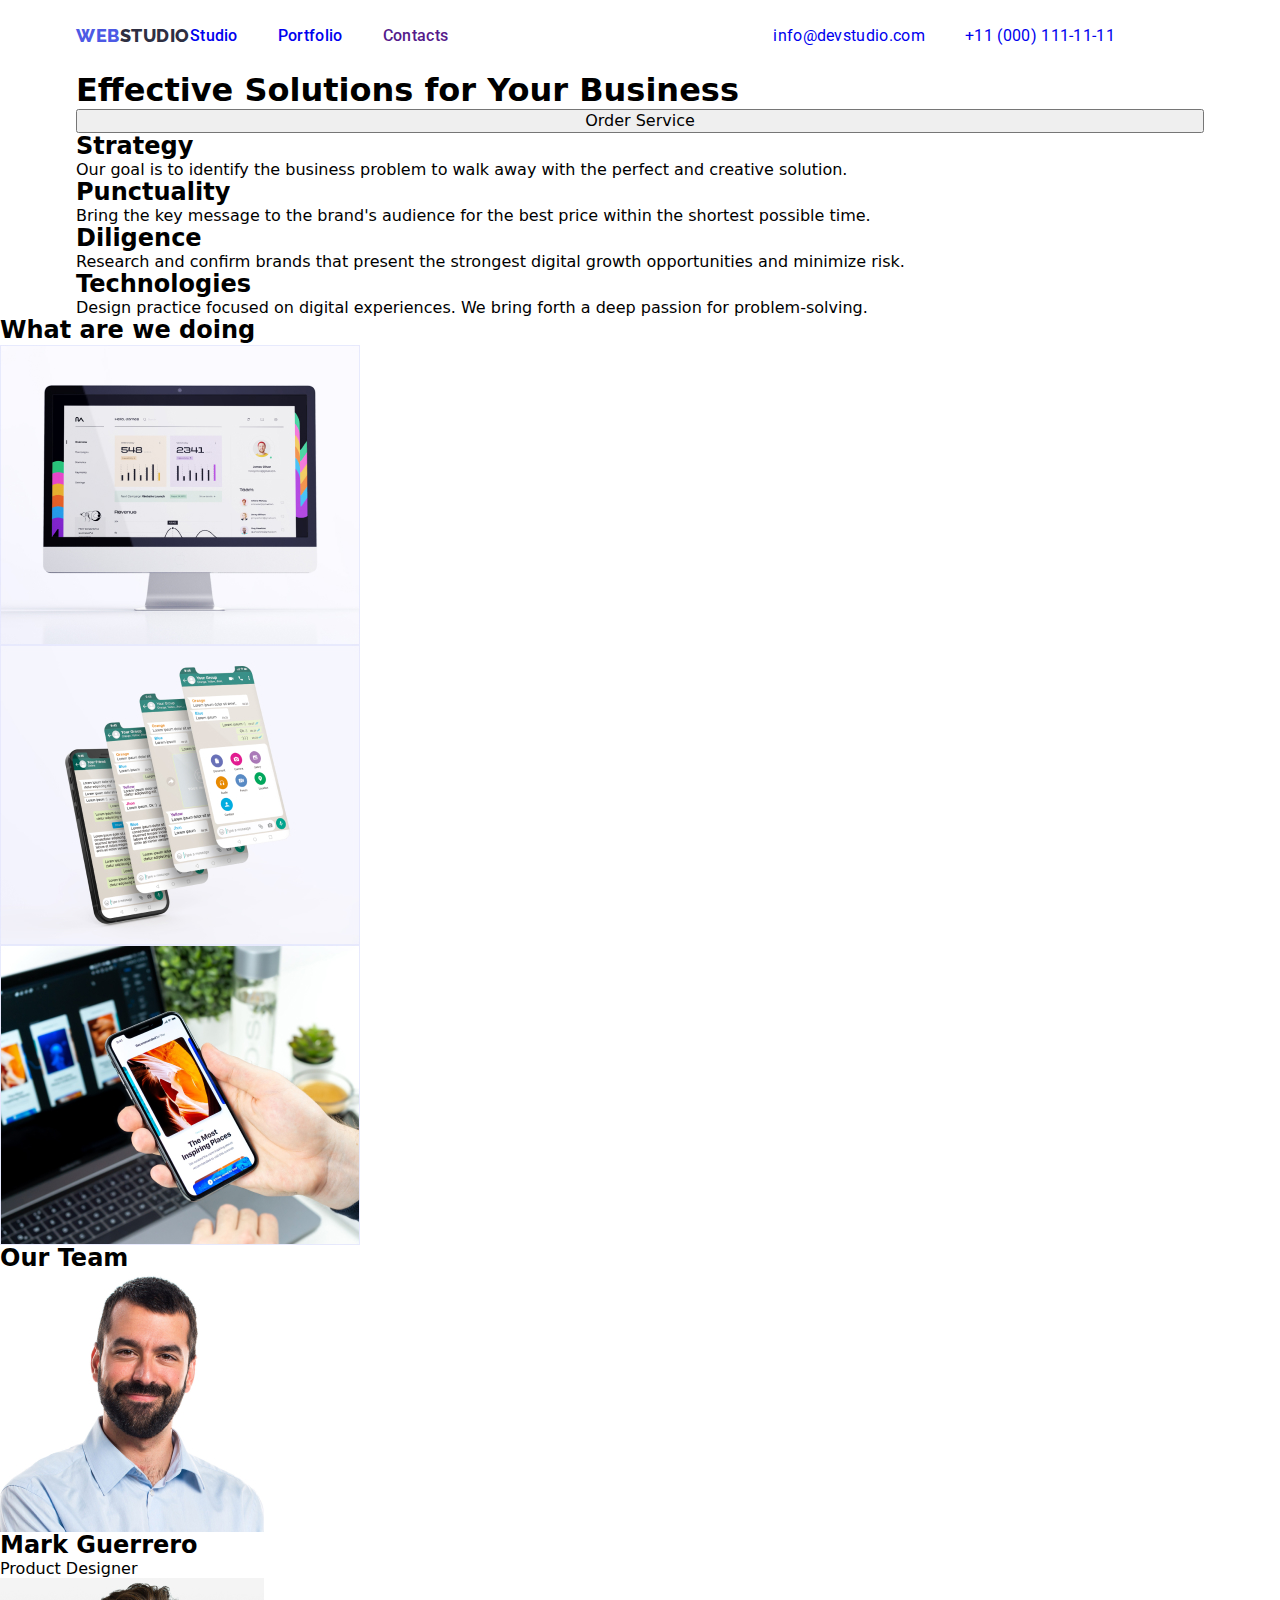
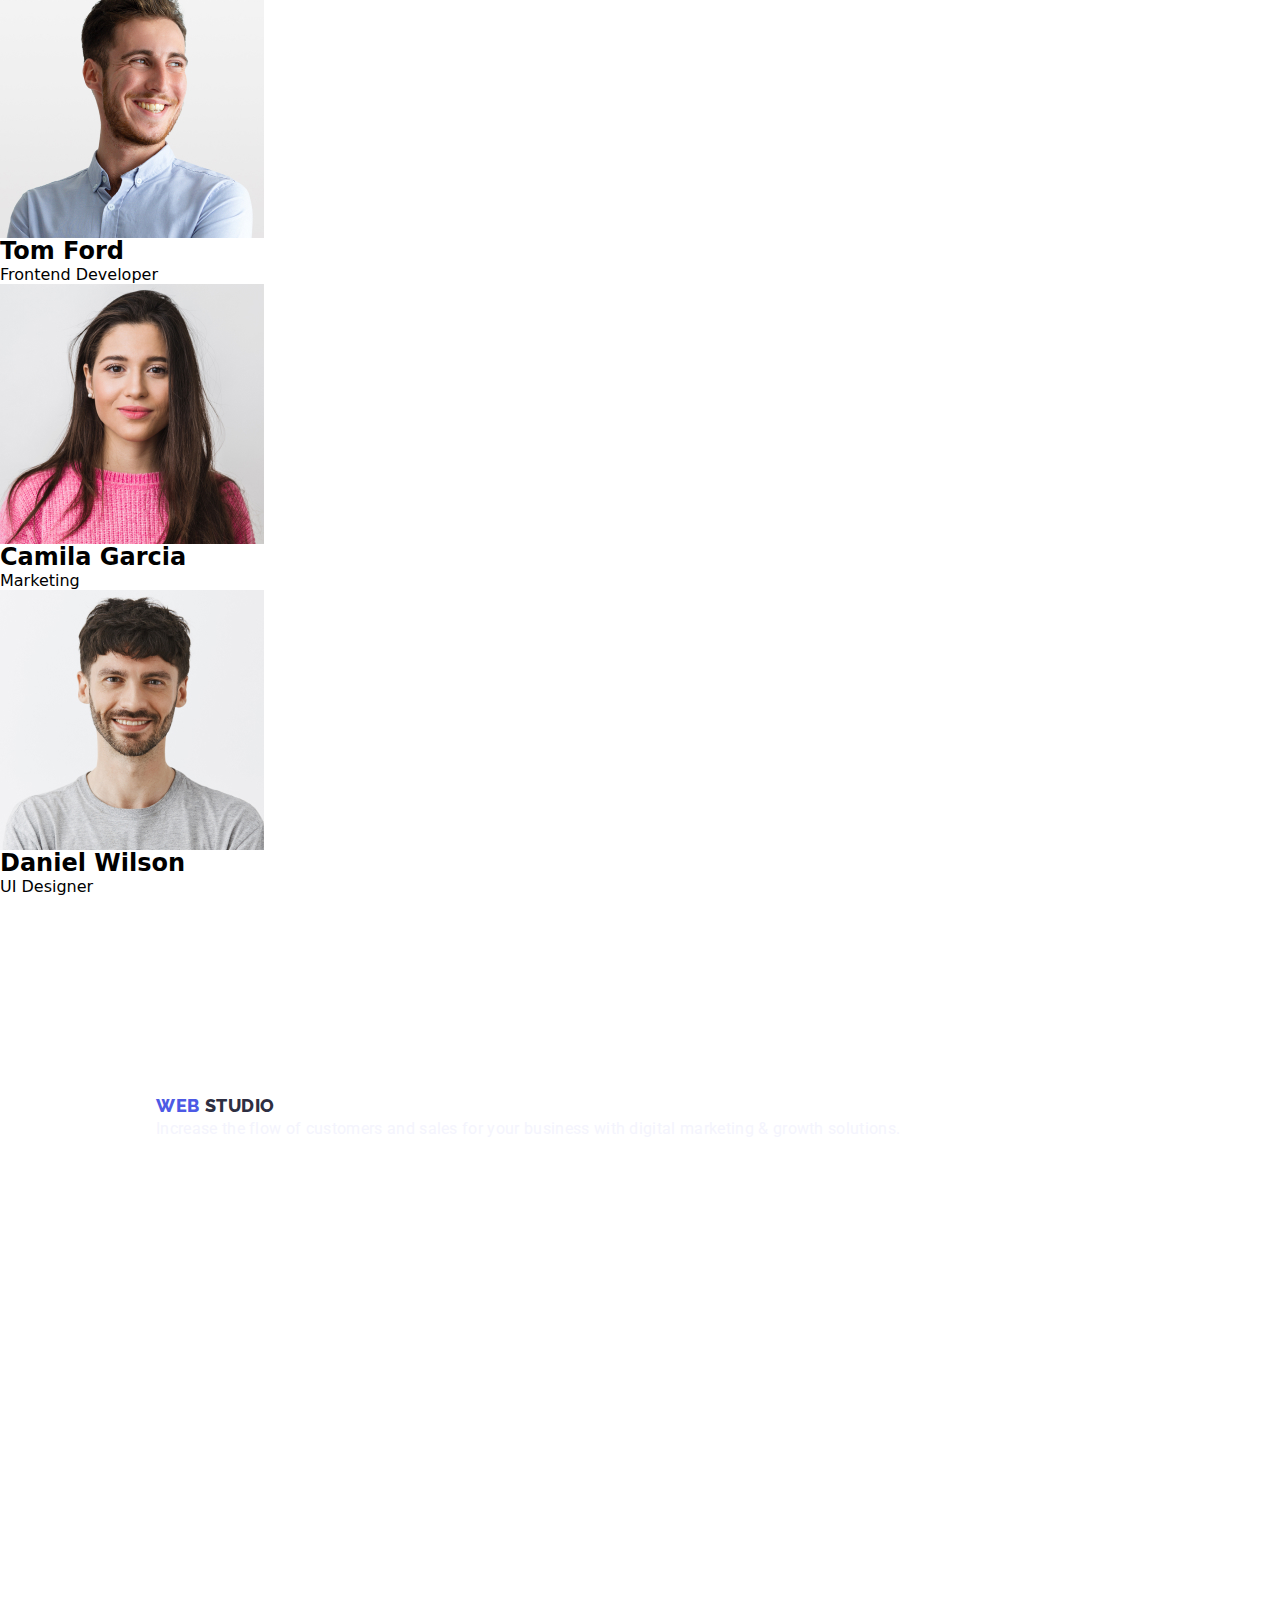
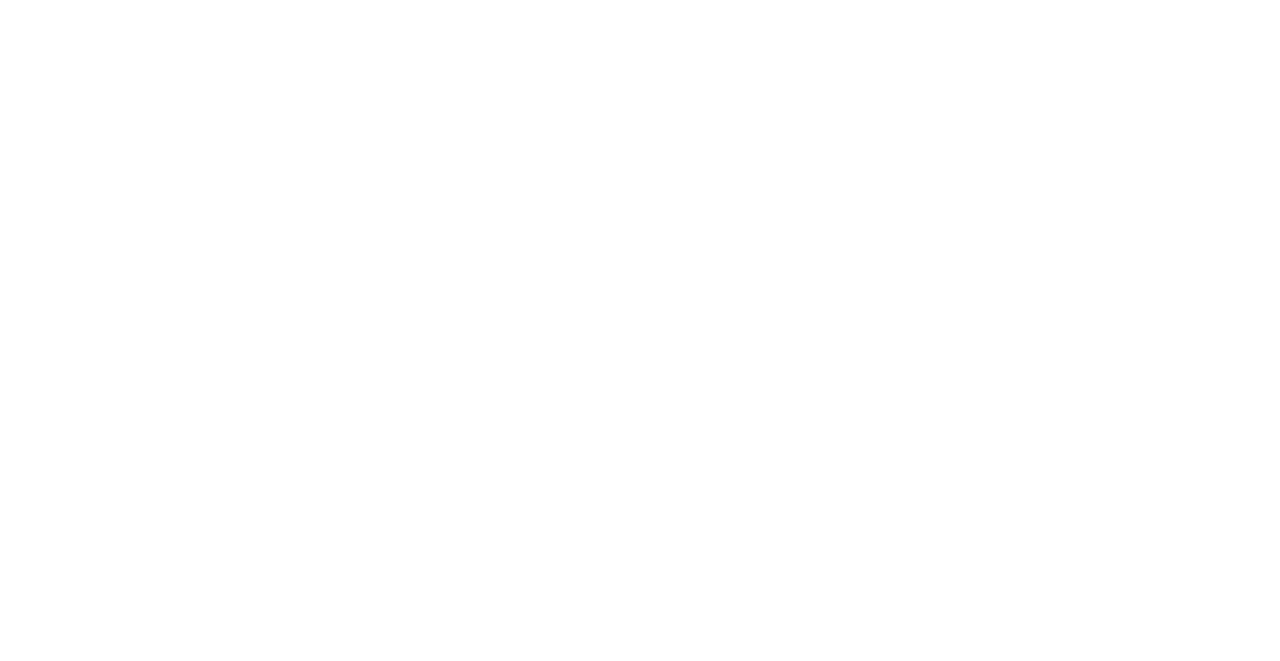
==== index.html @ 3ad904a7 "прописати 2секцію в index" ====
<!DOCTYPE html>
<html lang="en">
<head>
    <meta charset="UTF-8">
    <meta http-equiv="X-UA-Compatible" content="IE=edge">
    <meta name="viewport" content="width=device-width, initial-scale=1.0">
    <!--Для відображення у браузері-->
    <title>WebStudio</title>
    <!--підключив шрифти-->
    <link rel="preconnect" href="https://fonts.googleapis.com">
    <link rel="preconnect" href="https://fonts.gstatic.com" crossorigin>
    <link href="https://fonts.googleapis.com/css2?family=Raleway:wght@800&family=Roboto:wght@400;500;700;900&display=swap"
        rel="stylesheet">
<!--підключив modern normalize-->
<link rel="stylesheet" href="https://cdnjs.cloudflare.com/ajax/libs/modern-normalize/1.1.0/modern-normalize.min.css">
<!--підключив файл CSS-->
<link rel="stylesheet" href="./css/styles.css">

</head>
<body>
    <header class="main-header">
        <div class="container main-header-container">
            <span class="web-text">Web</span>
            <span class="studio-text">Studio</span>
            <nav class="navigation">
                <!--список меню-->
                <ul class="menu list">
                    <li class="menu-item">
                        <a class="menu-link link" href="./index.html">Studio</a>
                    </li>
                    <li class="menu-item">
                        <a class="menu-link link" href="./portfolio.html">Portfolio</a>
                    </li>
                    <li class="menu-item">
                        <a class="menu-link link" href="">Contacts</a>
                    </li>
                </ul>
            </nav>
            <!--інтерактивні посилання-->
            <address class="page-address">
                <ul class="header-contacts list link">
                    <li class="header-contacts-item">
                        <a class="contact-mail link" href="mailto:info@devstudio.com">info@devstudio.com</a>
                    </li>
                    <li class="header-contacts-item">
                        <a class="contact-tel link" href="tel:+110001111111">+11 (000) 111-11-11</a>
                    </li>
                </ul>
            </address>
        </div>
    </header>

    <main>
        <!--секция1. ХІРО. Головна кнопка Order Service-->
        <section class="hero-servise">
            <div class="hero-service-container container">
                <h1 class="hero-solutions" lang="en">Effective Solutions
                    for Your Business</h1>
                <button type="button" class="hero-button-service">Order Service</button>
            </div>
        </section>
        <!--2 секція.-->
        <section class="our-goals">
            <!--прихований заголовок-->
            <h2 hidden lang="en">the main goals of our web studio</h2>
            <div class="our-goals-container container">
                <ul class="our-goals-list list">
                    <li class="our-goals-item">
                        <h2 class="our-goals-title" lang="en">Strategy</h2>
                        <p class="our-goals-text" lang="en">Our goal is to identify the business
                            problem to walk away with the perfect and creative solution.</p>
                    </li>
                    <li class="our-goals-item">
                        <h2 class="our-goals-title" lang="en">Punctuality</h2>
                        <p class="our-goals-text" lang="en">Bring the key message to the brand's audience for the best price within the
                            shortest
                            possible time.</p>
                    </li>
                    <li class="our-goals-item">
                        <h2 class="our-goals-title" lang="en">Diligence</h2>
                        <p class="our-goals-text" lang="en">Research and confirm brands that present the strongest digital growth
                            opportunities and
                            minimize risk.</p>
                    </li>
                    <li class="our-goals-item">
                        <h2 class="our-goals-title" lang="en">Technologies</h2>
                        <p class="our-goals-text" lang="en">Design practice focused on digital experiences. We bring forth a deep
                            passion for
                            problem-solving.</p>
                    </li>
                </ul>
            </div>
        </section>
        <!--секція3.What are we doing-->
        <section class="proposition">
            <div class="proposition-container">
                <h2 class="proposition-title" lang="en">What are we doing</h2>
                <ul class="proposition-list">
                    <li class="proposition-item">
                        <img class="proposition-img" src="./images/what-are-we-doing/service1.jpg" alt="seo" width="360" height="300">
                    </li>
                    <li class="proposition-item">
                        <img class="proposition-img" src="./images/what-are-we-doing/servise2.jpg" alt="chats" width="360" height="300">
                    </li>
                    <li class="proposition-item">
                        <img class="proposition-img" src="./images/what-are-we-doing/servise3.jpg" alt="mobile version" width="360"
                            height="300">
                    </li>
                </ul>
            </div>
        </section>
        <!--секція4.Our Team-->        
        <section class="team">
            <div class="team-container">
                <h2 class="team-first-title" lang="en">Our Team</h2>
                <ul class="team-list">
                    <li class="team-item">
                        <img class="team-img" src="./images/our_team/mark_guerrero.jpg" alt="Product Designer" width="264" height="260">
                        <h2 class="team-title-name" lang="en">Mark Guerrero</h2>
                        <p class="team-category" lang="en">Product Designer</p>
                    </li>
                    <li class="team-item">
                        <img class="team-img" src="./images/our_team/tom_ford.jpg" alt="Frontend Developer" width="264" height="260">
                        <h2 class="team-title-name" lang="en">Tom Ford</h2>
                        <p class="team-category" lang="en">Frontend Developer</p>
                    </li>
                    <li class="team-item">
                        <img class="team-img" src="./images/our_team/camila_garcia.jpg" alt="Marketing" width="264" height="260">
                        <h2 class="team-title-name" lang="en">Camila Garcia</h2>
                        <p class="team-category" lang="en">Marketing</p>
                    </li>
                    <li class="team-item">
                        <img class="team-img" src="./images/our_team/daniel_wilson.jpg" alt="UI Designer" width="264" height="260">
                        <h2 class="team-title-name" lang="en">Daniel Wilson</h2>
                        <p class="team-category" lang="en">UI Designer</p>
                    </li>
                </ul>
            </div>
        </section>
    </main>
    <!--прописую підвал-->
    <footer class="footer">
        <div class="footer-conteiner">
            <span class="web-text">Web</span>
            <span class="studio-text">Studio</span>
            <p class="footer-text" lang="en">Increase the flow of customers and sales for your business with digital
                marketing &
                growth
                solutions.</p>
        </div>
    </footer>
</body>
</html>
---- css/styles.css ----
/* ПОСЛІДОВНІСТЬ ДІЙ:
1. підключити шрифти
2. прописати шрифти у стилях
3. підключити modern-normalize
4. підключити файл style.css
4. скидання дефолтних налаштувань
5. прописати стилі для: header, main, footer*/

/*скидання дефолтних налаштувань браузера*/
/* скинув маркери */
.list {
    list-style: none;
}
/* скинув підкреслення */
.link {
    text-decoration: none;
}

button {
    cursor: pointer;
}
h1,h2,h3,h4,p {
    margin-top: 0;
    margin-bottom: 0;
}
ul,ol {
    margin-top: 0;
    margin-bottom: 0;
    padding-left: 0;
}
img {
    display: block;
}
/*Контейнер.спільний клас для кожної секції, якій огорнутий у DIV*/
.container {
    width: 1158px;
    margin-left: auto;
    margin-right: auto;
    padding-left: 15px;
    padding-right: 15px;
}
/*=========/END=========*/

/*-------HEADER(INDEX/PORTFOLIO)-------*/
/*1. ПРОПИСУЮ ШРИФТИ ДЛЯ HEADER*/
/*прописую для WEBSTUDIO*/
.web-text {
    font-family: 'Raleway', sans-serif;
    font-style: normal;
    font-weight: 800;
    font-size: 18px;
    line-height: 1.16;
    letter-spacing: 0.03em;
    text-transform: uppercase;
    color: #4D5AE5;
}
.studio-text {
    font-family: 'Raleway', sans-serif;
    font-style: normal;
    font-weight: 800;
    font-size: 18px;
    line-height: 1.16;
    letter-spacing: 0.03em;
    text-transform: uppercase;
    color: #2E2F42;
}
/* прописую шрифти для списоку меню/menu-item */
.menu-item {
    font-family: 'Roboto', sans-serif;
    font-style: normal;
    font-weight: 500;
    font-size: 16px;
    line-height: 1.5;
    letter-spacing: 0.02em;
    color: #2E2F42;
}
/* прописую шрифти для інтерактивних посилань/header-contacts */
.header-contacts {
    font-family: 'Roboto', sans-serif;
    font-style: normal;
    font-weight: 400;
    font-size: 16px;
    line-height: 1.5;
    letter-spacing: 0.02em;
    color: #434455;
}

/*2. ПРОПИСУЮ FLEX для HEADER(INDEX/PORTFOLIO) */
/* властивості FLEX-контейнера*/
.main-header {
    display: flex;
    align-items: center;
    padding-top: 24px;
    padding-bottom: 24px;
}
/* властивості FLEX-елементів*/
.main-header-container {
    display: flex;
    align-items: center;
}
.navigation {
    display: flex;
    align-items: center;
    column-gap: 80px;
}
.menu {
    display: flex;
    align-items: center;
    column-gap: 40px;
}
.page-adress {
    display: flex;
    align-items: center;
}
.header-contacts {
    display: flex;
    align-items: center;
    column-gap: 40px;
    margin-left: 325px;
}
/*=============/HEADER END=============*/

/*-------------------MAIN-------------------*/
/*головний список кнопок-меню/menu-btn*/
/*1. прописую шрифти для MAIN*/
.menu-btn {
    font-family: 'Roboto', sans-serif;
    font-style: normal;
    font-weight: 500;
    font-size: 16px;
    line-height: 1.5;
    letter-spacing: 0.04em;
    color: #4D5AE5;
}
/* прописую ideas-title/ideas-category*/
.ideas-title {
    font-family: 'Roboto', sans-serif;
    font-style: normal;
    font-weight: 500;
    font-size: 20px;
    line-height: 1,2;
    letter-spacing: 0.02em;
    color: #2E2F42;
}
.ideas-category {
    font-family: 'Roboto', sans-serif;
    font-style: normal;
    font-weight: 400;
    font-size: 16px;
    line-height: 1.5;
    letter-spacing: 0.02em;
    color: #434455;
}
/*2. ПРОПИСУЮ FLEX для MAIN */
/*INDEX*/
/*секція1*/
/*властивості flex-контейнера*/
.hero-service-container {
    display: flex;
    flex-direction: column;
    justify-content: center;
}

/* властивості FLEX-елементів*/

/*секція2*/
/*властивості flex-контейнера*/



/* властивості FLEX-елементів*/



/*PORTFOLIO*/
/*властивості flex-контейнера*/
.hero-btn {
    display: flex;
    align-items: center;
    flex-wrap: wrap;
    padding-top: 96px;
    margin-bottom: 120px;
}

/*все, що стосується BUTTON(INDEX/PORTFOLIO)*/
/*----------INDEX----------*/







/*----------PORTFOLIO----------*/
/*КНОПКИ-МЕНЮ.властивості flex-елементів*/
.menu-btn {
    display: flex;
    align-items: center;
    justify-content: center;
    column-gap: 24px;
    margin-bottom: 72px;
}
.menu-btn-item { 
    display: flex;
    align-items: center;
}
.filter-button {
    padding: 12px 24px;
    background-color: #F4F4FD;
    color: #4D5AE5;
}
.filter-button:hover,
.filter-button:focus {
    background-color: #404BBF;
    color: #FFFFFF;
}
/*властивості списоку web-product*/
.web-product {
    display: flex;
    align-items: center;
    flex-wrap: wrap;
    gap: 48px 24px;
}
.title-category-text {
    padding: 32px 32px 55px 16px;
    border: 1px solid #E7E9FC;
    border-top: none;
}

/*=============/MAIN END=============*/

/*-------------------FOOTER-------------------*/
/*1. прописую щрифти для підвал */
.footer-text {
    font-family: 'Roboto', sans-serif;
    font-style: normal;
    font-weight: 400;
    font-size: 16px;
    line-height: 1.5;
    letter-spacing: 0.02em;
    color: #F4F4FD;
}
/*2. ПРОПИСУЮ FLEX для FOOTER */
/*властивості flex-контейнера*/
.footer {
    display: flex;
    align-items: center;
    padding-top: 100px;
    padding-bottom: 100px;
}

/*властивості flex-елементів*/
.footer-conteiner {
    padding: 100px 100px 1020px 156px;
}
.web-text,
.studio-text {
    display: inline-block;
}

/*=============/FOOTER END=============*/
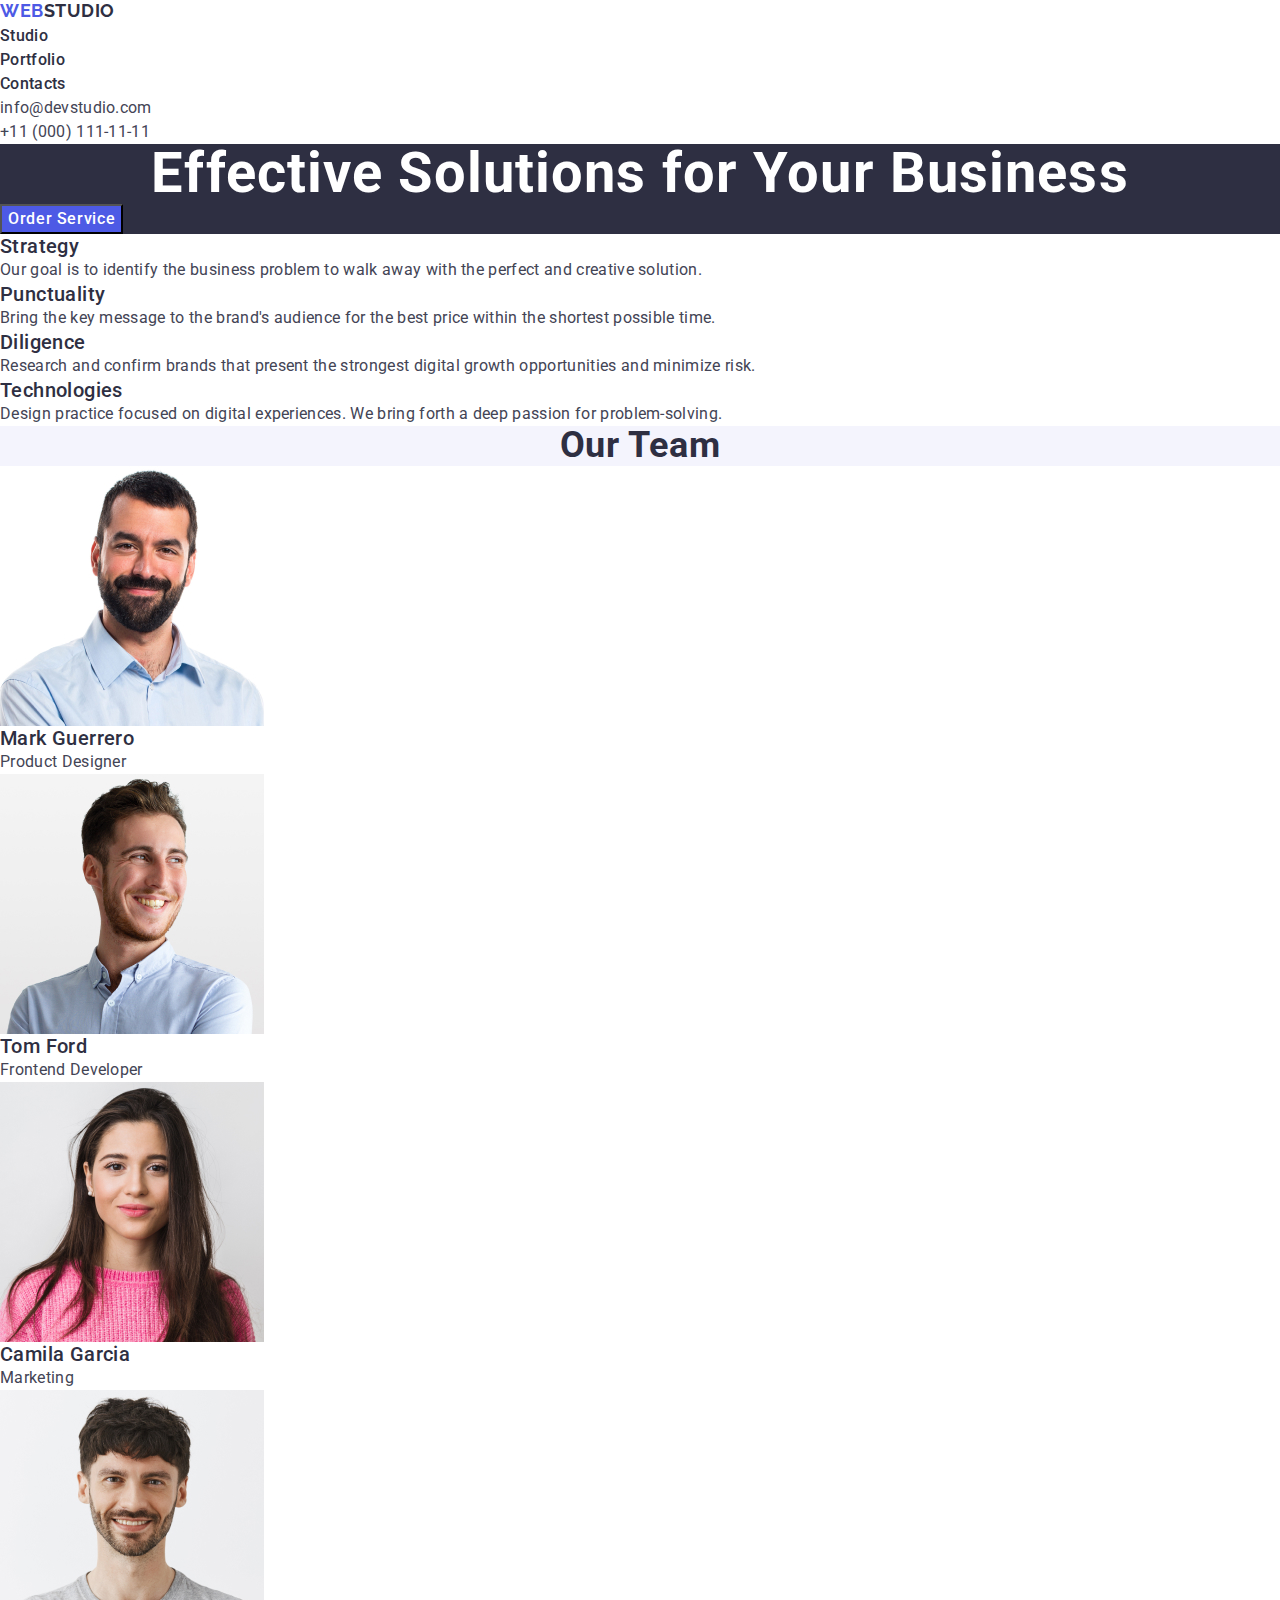
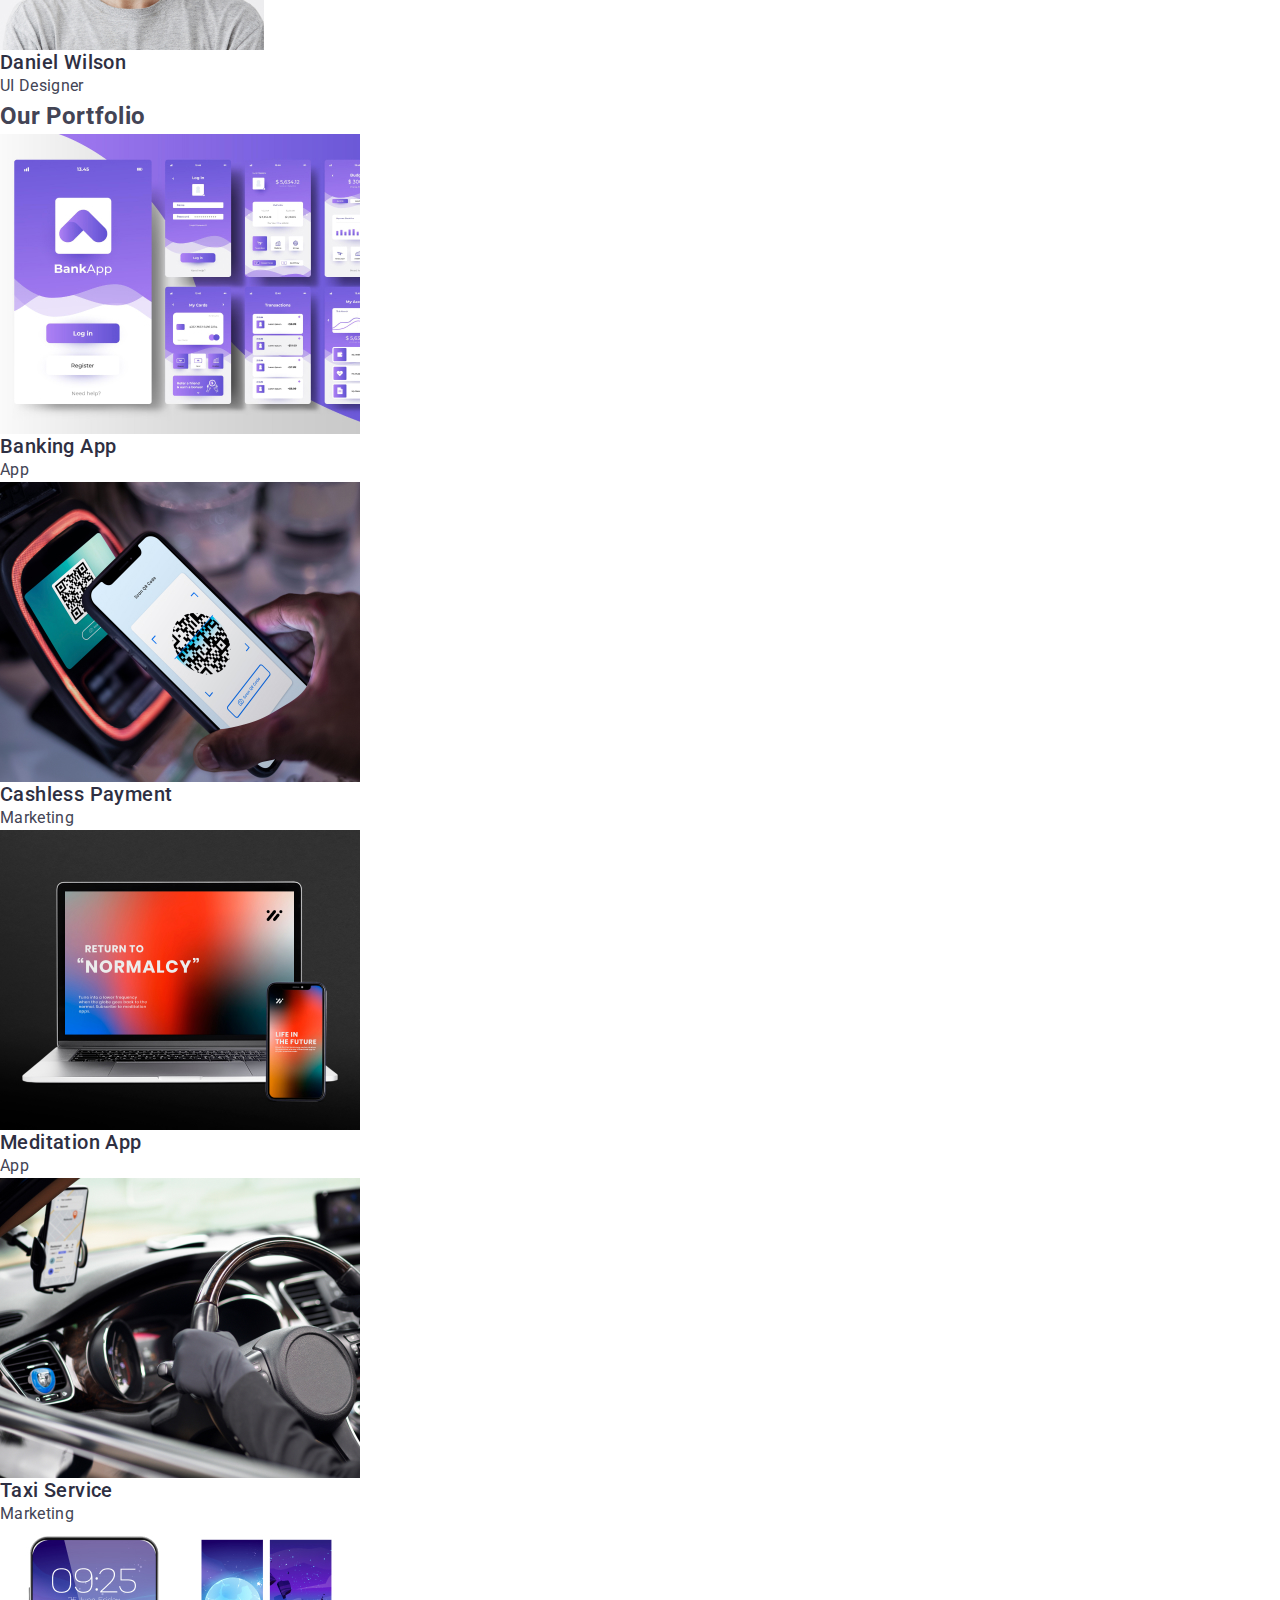
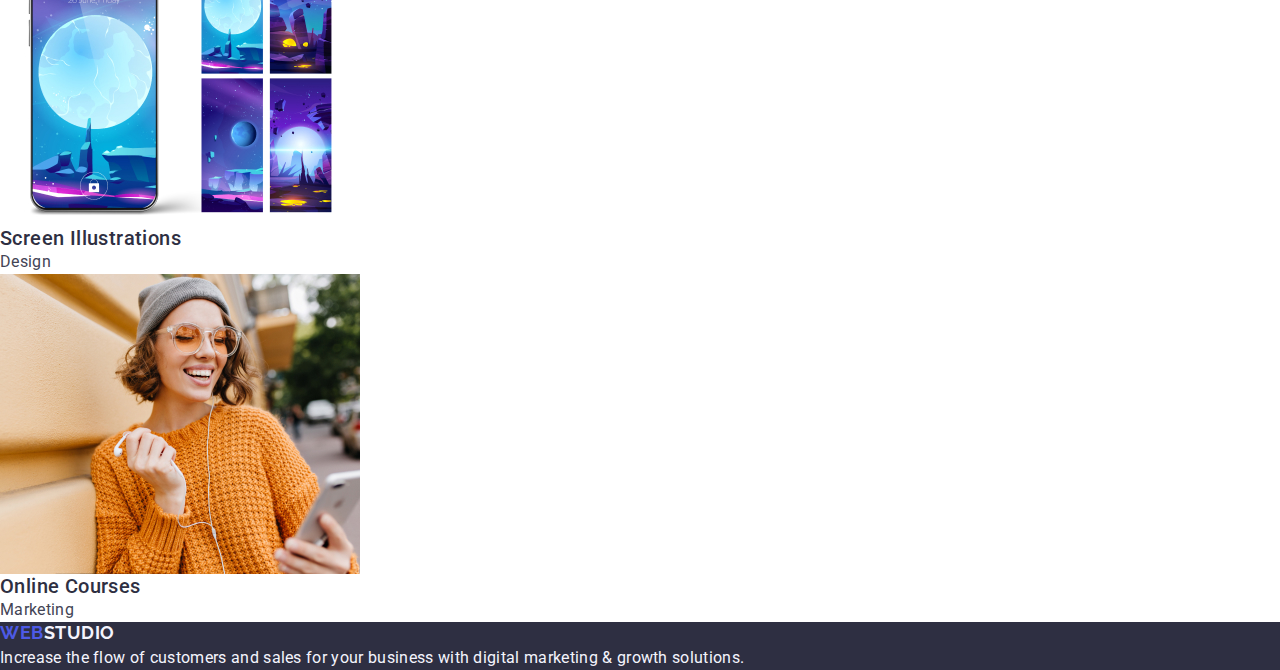
==== commit 717a97a5: "перезалив з HW2" ====
--- a/index.html
+++ b/index.html
@@ -1,5 +1,7 @@
 <!DOCTYPE html>
+<!--Вкузуємо основну мову сторінки-->
 <html lang="en">
+
 <head>
     <meta charset="UTF-8">
     <meta http-equiv="X-UA-Compatible" content="IE=edge">
@@ -9,145 +11,175 @@
     <!--підключив шрифти-->
     <link rel="preconnect" href="https://fonts.googleapis.com">
     <link rel="preconnect" href="https://fonts.gstatic.com" crossorigin>
-    <link href="https://fonts.googleapis.com/css2?family=Raleway:wght@800&family=Roboto:wght@400;500;700;900&display=swap"
+    <link
+        href="https://fonts.googleapis.com/css2?family=Raleway:wght@800&family=Roboto:wght@400;500;700;900&display=swap"
         rel="stylesheet">
-<!--підключив modern normalize-->
-<link rel="stylesheet" href="https://cdnjs.cloudflare.com/ajax/libs/modern-normalize/1.1.0/modern-normalize.min.css">
-<!--підключив файл CSS-->
-<link rel="stylesheet" href="./css/styles.css">
+    <!--підключив modern normalize-->
+    <link rel="stylesheet"
+        href="https://cdnjs.cloudflare.com/ajax/libs/modern-normalize/1.1.0/modern-normalize.min.css">
+    <!--підключив файл CSS-->
+    <link rel="stylesheet" href="./css/styles.css">
+</head>
 
-</head>
-<body>
+<body class="body-content">
+    <!--створив шапку сайта-->
     <header class="main-header">
-        <div class="container main-header-container">
-            <span class="web-text">Web</span>
-            <span class="studio-text">Studio</span>
-            <nav class="navigation">
-                <!--список меню-->
-                <ul class="menu list">
-                    <li class="menu-item">
-                        <a class="menu-link link" href="./index.html">Studio</a>
-                    </li>
-                    <li class="menu-item">
-                        <a class="menu-link link" href="./portfolio.html">Portfolio</a>
-                    </li>
-                    <li class="menu-item">
-                        <a class="menu-link link" href="">Contacts</a>
-                    </li>
-                </ul>
-            </nav>
-            <!--інтерактивні посилання-->
-            <address class="page-address">
-                <ul class="header-contacts list link">
-                    <li class="header-contacts-item">
-                        <a class="contact-mail link" href="mailto:info@devstudio.com">info@devstudio.com</a>
-                    </li>
-                    <li class="header-contacts-item">
-                        <a class="contact-tel link" href="tel:+110001111111">+11 (000) 111-11-11</a>
-                    </li>
-                </ul>
-            </address>
-        </div>
+        <nav class="header-navigation">
+            <!--logo-->
+            <a class="logo-webstudio-text link" href="./index.html">Web<span class="header-logo-link">Studio</span></a>
+
+            <ul class="header-menu-list list">
+                <li class="header-menu-item">
+                    <!--підключив перехід між сторінками-->
+                    <a class="header-menu-link hdr-text-color link" href="./index.html">Studio</a>
+                </li>
+                <li class="header-menu-item">
+                    <a class="header-menu-link hdr-text-color link" href="">Portfolio</a>
+                </li>
+                <li class="header-menu-item">
+                    <a class="header-menu-link hdr-text-color link" href="">Contacts</a>
+                </li>
+            </ul>
+        </nav>
+        <!--інтерактивні посилання-->
+        <address class="header-page-adress list">
+            <ul class="list-contacts list">
+                <li class="header-contacts-item">
+                    <a class="header-contacts hdr-text-color link"
+                        href="mailto:info@devstudio.com">info@devstudio.com</a>
+                </li>
+                <li class="header-contacts-item">
+                    <a class="header-contacts hdr-text-color link" href="tel:+110001111111">+11 (000) 111-11-11</a>
+                </li>
+            </ul>
+        </address>
     </header>
 
     <main>
         <!--секция1. ХІРО. Головна кнопка Order Service-->
-        <section class="hero-servise">
-            <div class="hero-service-container container">
-                <h1 class="hero-solutions" lang="en">Effective Solutions
-                    for Your Business</h1>
-                <button type="button" class="hero-button-service">Order Service</button>
-            </div>
+        <section class="section-hero-servise">
+            <h1 class="section-hero-solutions" lang="en">Effective Solutions
+                for Your Business</h1>
+            <button type="button" class="section-hero-button-servise">Order Service</button>
         </section>
         <!--2 секція.-->
-        <section class="our-goals">
+        <section class="section-our-goals">
             <!--прихований заголовок-->
             <h2 hidden lang="en">the main goals of our web studio</h2>
-            <div class="our-goals-container container">
-                <ul class="our-goals-list list">
-                    <li class="our-goals-item">
-                        <h2 class="our-goals-title" lang="en">Strategy</h2>
-                        <p class="our-goals-text" lang="en">Our goal is to identify the business
-                            problem to walk away with the perfect and creative solution.</p>
-                    </li>
-                    <li class="our-goals-item">
-                        <h2 class="our-goals-title" lang="en">Punctuality</h2>
-                        <p class="our-goals-text" lang="en">Bring the key message to the brand's audience for the best price within the
-                            shortest
-                            possible time.</p>
-                    </li>
-                    <li class="our-goals-item">
-                        <h2 class="our-goals-title" lang="en">Diligence</h2>
-                        <p class="our-goals-text" lang="en">Research and confirm brands that present the strongest digital growth
-                            opportunities and
-                            minimize risk.</p>
-                    </li>
-                    <li class="our-goals-item">
-                        <h2 class="our-goals-title" lang="en">Technologies</h2>
-                        <p class="our-goals-text" lang="en">Design practice focused on digital experiences. We bring forth a deep
-                            passion for
-                            problem-solving.</p>
-                    </li>
-                </ul>
-            </div>
+            <ul class="section-our-goals-list list">
+                <li class="section-our-goals-item">
+                    <h3 class="section-our-goals-title" lang="en">Strategy</h3>
+                    <p class="section-our-goals-text" lang="en">Our goal is to identify the business
+                        problem to walk away with the perfect and creative solution.</p>
+                </li>
+                <li class="section-our-goals-item">
+                    <h3 class="section-our-goals-title" lang="en">Punctuality</h3>
+                    <p class="section-our-goals-text" lang="en">Bring the key message to the brand's audience for the
+                        best price
+                        within the
+                        shortest
+                        possible time.</p>
+                </li>
+                <li class="section-our-goals-item">
+                    <h3 class="section-our-goals-title" lang="en">Diligence</h3>
+                    <p class="section-our-goals-text" lang="en">Research and confirm brands that present the strongest
+                        digital
+                        growth
+                        opportunities and
+                        minimize risk.</p>
+                </li>
+                <li class="section-our-goals-item">
+                    <h3 class="section-our-goals-title" lang="en">Technologies</h3>
+                    <p class="section-our-goals-text" lang="en">Design practice focused on digital experiences. We bring
+                        forth a
+                        deep
+                        passion for
+                        problem-solving.</p>
+                </li>
+            </ul>
         </section>
-        <!--секція3.What are we doing-->
-        <section class="proposition">
-            <div class="proposition-container">
-                <h2 class="proposition-title" lang="en">What are we doing</h2>
-                <ul class="proposition-list">
-                    <li class="proposition-item">
-                        <img class="proposition-img" src="./images/what-are-we-doing/service1.jpg" alt="seo" width="360" height="300">
-                    </li>
-                    <li class="proposition-item">
-                        <img class="proposition-img" src="./images/what-are-we-doing/servise2.jpg" alt="chats" width="360" height="300">
-                    </li>
-                    <li class="proposition-item">
-                        <img class="proposition-img" src="./images/what-are-we-doing/servise3.jpg" alt="mobile version" width="360"
-                            height="300">
-                    </li>
-                </ul>
-            </div>
+        <!--секція3.Our Team-->
+        <section class="section-team">
+            <h2 class="section-team-first-title title-index" lang="en">Our Team</h2>
+            <ul class="section-team-list list">
+                <li class="section-team-item">
+                    <img class="section-team-img" src="./images/our_team/mark_guerrero.jpg" alt="Product Designer"
+                        width="264" height="260">
+                    <h3 class="section-team-title-name title" lang="en">Mark Guerrero</h3>
+                    <p class="section-team-category" lang="en">Product Designer</p>
+                </li>
+                <li class="section-team-item">
+                    <img class="section-team-img" src="./images/our_team/tom_ford.jpg" alt="Frontend Developer"
+                        width="264" height="260">
+                    <h3 class="section-team-title-name title" lang="en">Tom Ford</h3>
+                    <p class="section-team-category" lang="en">Frontend Developer</p>
+                </li>
+                <li class="section-team-item">
+                    <img class="section-team-img" src="./images/our_team/camila_garcia.jpg" alt="Marketing" width="264"
+                        height="260">
+                    <h3 class="section-team-title-name title" lang="en">Camila Garcia</h3>
+                    <p class="section-team-category" lang="en">Marketing</p>
+                </li>
+                <li class="section-team-item">
+                    <img class="section-team-img" src="./images/our_team/daniel_wilson.jpg" alt="UI Designer"
+                        width="264" height="260">
+                    <h3 class="section-team-title-name title" lang="en">Daniel Wilson</h3>
+                    <p class="section-team-category" lang="en">UI Designer</p>
+                </li>
+            </ul>
         </section>
-        <!--секція4.Our Team-->        
-        <section class="team">
-            <div class="team-container">
-                <h2 class="team-first-title" lang="en">Our Team</h2>
-                <ul class="team-list">
-                    <li class="team-item">
-                        <img class="team-img" src="./images/our_team/mark_guerrero.jpg" alt="Product Designer" width="264" height="260">
-                        <h2 class="team-title-name" lang="en">Mark Guerrero</h2>
-                        <p class="team-category" lang="en">Product Designer</p>
-                    </li>
-                    <li class="team-item">
-                        <img class="team-img" src="./images/our_team/tom_ford.jpg" alt="Frontend Developer" width="264" height="260">
-                        <h2 class="team-title-name" lang="en">Tom Ford</h2>
-                        <p class="team-category" lang="en">Frontend Developer</p>
-                    </li>
-                    <li class="team-item">
-                        <img class="team-img" src="./images/our_team/camila_garcia.jpg" alt="Marketing" width="264" height="260">
-                        <h2 class="team-title-name" lang="en">Camila Garcia</h2>
-                        <p class="team-category" lang="en">Marketing</p>
-                    </li>
-                    <li class="team-item">
-                        <img class="team-img" src="./images/our_team/daniel_wilson.jpg" alt="UI Designer" width="264" height="260">
-                        <h2 class="team-title-name" lang="en">Daniel Wilson</h2>
-                        <p class="team-category" lang="en">UI Designer</p>
-                    </li>
-                </ul>
-            </div>
+        <!--секція4.Portfolio-->
+        <section class="portfolio">
+            <h2 class="section-portfolio" lang="en">Our Portfolio</h2>
+            <ul class="app-ideas list">
+                <li class="ideas-item">
+                    <img class="ideas-img" src="./images/developments/section2/bank-app.jpg"
+                        alt="banking app interface concept" width="360" height="300">
+                    <h3 class="ideas-title title" lang="en">Banking App</h3>
+                    <p class="ideas-title category" lang="en">App</p>
+                </li>
+                <li class="ideas-item">
+                    <img class="ideas-img" src="./images/developments/section2/cashless-payment.jpg"
+                        alt="cashless payment" width="360" height="300">
+                    <h3 class="ideas-title title" lang="en">Cashless Payment</h3>
+                    <p class="ideas-title category" lang="en">Marketing</p>
+                </li>
+                <li class="ideas-item">
+                    <img class="ideas-img" src="./images/developments/section2/meditation-app.jpg" alt="meditation app"
+                        width="360" height="300">
+                    <h3 class="ideas-title title" lang="en">Meditation App</h3>
+                    <p class="ideas-title category" lang="en">App</p>
+                </li>
+                <li class="ideas-item">
+                    <img class="ideas-img" src="./images/developments/section3/taxi-service.jpg" alt="taxi service"
+                        width="360" height="300">
+                    <h3 class="ideas-title title" lang="en">Taxi Service</h3>
+                    <p class="ideas-title category" lang="en">Marketing</p>
+                </li>
+                <li class="ideas-item">
+                    <img class="ideas-img" src="./images/developments/section3/screen-illustrations.jpg"
+                        alt="screen illustrations" width="360" height="300">
+                    <h3 class="ideas-title title" lang="en">Screen Illustrations</h3>
+                    <p class="ideas-title category" lang="en">Design</p>
+                </li>
+                <li class="ideas-item">
+                    <img class="ideas-img" src="./images/developments/section3/online-courses.jpg" alt="online courses"
+                        width="360" height="300">
+                    <h3 class="ideas-title title" lang="en">Online Courses</h3>
+                    <p class="ideas-title category" lang="en">Marketing</p>
+                </li>
+            </ul>
         </section>
     </main>
+
     <!--прописую підвал-->
     <footer class="footer">
-        <div class="footer-conteiner">
-            <span class="web-text">Web</span>
-            <span class="studio-text">Studio</span>
-            <p class="footer-text" lang="en">Increase the flow of customers and sales for your business with digital
-                marketing &
-                growth
-                solutions.</p>
-        </div>
+        <a class="logo-webstudio-text link" href="./index.html">Web<span class="footer-logo-link">Studio</span></a>
+        <p class="footer-text" lang="en">Increase the flow of customers and sales for your business with digital
+            marketing &
+            growth
+            solutions.</p>
     </footer>
 </body>
+
 </html>--- a/css/styles.css
+++ b/css/styles.css
@@ -1,13 +1,40 @@
-/* ПОСЛІДОВНІСТЬ ДІЙ:
-1. підключити шрифти
-2. прописати шрифти у стилях
-3. підключити modern-normalize
-4. підключити файл style.css
-4. скидання дефолтних налаштувань
-5. прописати стилі для: header, main, footer*/
-
+/* ПОСЛІДОВНІСТЬ ДІЙ: #початок роботи в CSS
+1. підключити modern-normalize
+2. підключити файл style.css
+3. підключити шрифти з google-fonts
+4. cкидання дефолтних налаштувань браузера
+5. прописати загальні стилі
+5. прописати стилі шрифтів
+6. прописати стилі для: header, main, footer*/
+
+/*підключив modern-normalize - виконано*/
+/*підключив файл style-css - виконано*/
+/*підключив шрифти з google-fonts - виконано*/
 /*скидання дефолтних налаштувань браузера*/
-/* скинув маркери */
+/* скинув маркери 
+7. звернувся до *{backround-color/outline}
+8. прописав для секцій(padding-top/botton;margin-top/bottom)
+9. прописав розташування по властивостям для елементів в box
+Алгоритм пропису властивостей у флекс-бокс/elements:
+Основні властивості:
+
+display: flex; - робить Flex-conteiner( в середині якого всі дочірні елементи стануть флекс-елементами)
+flex-direction: - змінює напрямок головної осі
+jastify-content: - вирівнювання елементів по головній осі
+align-items: - вирівнювання елементів по допоміжній осі
+flex-wrap: - перенесення по головній осі
+column-gap: відступ між колонками
+row-gap: - відступ між рядками
+
+10. ПЕРЕВІРИТИ ЧИТАБЕЛЬНІСТЬ КОДУ
+*/
+
+/*
+|=====================================|
+|------|ДЕФОЛТНІ СКИДАННЯ/RESET|------|
+|=====================================|
+*/
+/*скинув маркери*/
 .list {
     list-style: none;
 }
@@ -15,257 +42,362 @@
 .link {
     text-decoration: none;
 }
-
 button {
     cursor: pointer;
 }
-h1,h2,h3,h4,p {
+
+h1, h2, h3, h4, p {
     margin-top: 0;
     margin-bottom: 0;
 }
-ul,ol {
+
+ul,
+ol {
     margin-top: 0;
     margin-bottom: 0;
     padding-left: 0;
 }
+
 img {
     display: block;
 }
-/*Контейнер.спільний клас для кожної секції, якій огорнутий у DIV*/
-.container {
-    width: 1158px;
-    margin-left: auto;
-    margin-right: auto;
-    padding-left: 15px;
-    padding-right: 15px;
-}
-/*=========/END=========*/
-
-/*-------HEADER(INDEX/PORTFOLIO)-------*/
-/*1. ПРОПИСУЮ ШРИФТИ ДЛЯ HEADER*/
-/*прописую для WEBSTUDIO*/
-.web-text {
-    font-family: 'Raleway', sans-serif;
+
+/*
+|=========================================|
+|-|ЗАГАЛЬНІ СТИЛІ/STYLES INDEX/PORTFOLIO|-|
+|=========================================|
+*/
+/*
+|------------COLORS/FONTS/OTHER----------|
+|----прописати зрозумілі значення для кольрів:----|
+|- CL - колір для тексту;-------------------------------|
+|- H - колір для заголовків;----------------------------|
+|- P - колір для абзаців;----------------------------|
+|- BG - колір для фону;----------------------------------|
+*/
+:root {
+    /*colors*/
+    --color-web: #4D5AE5;
+    --color-studio-header: #2E2F42;
+    --color-studio-footer: #F4F4FD;
+    --title-h-cl: #2E2F42;
+    --title-p-cl: #434455;
+    --header-navigation-a-norm-cl: #2E2F42;
+    --header-adress-a-norm-cl: #434455;
+    --header-a-active-cl: #404BBF;
+    --section-hero-h-cl: #FFF;
+    --section-hero-bg: #2E2F42;
+    --section-hero-btn-cl: #FFF;
+    --section-hero-btn-bg: #4D5AE5;
+    --section-hero-btn-active-bg: #404BBF;
+    --portfolio-filter-btn-cl: #4D5AE5;
+    --portfolio-filter-btn-active-cl:#FFF;
+    --portfolio-filter-btn-norm-bg: #F4F4FD;
+    --portfolio-filter-btn-active-bg: #404BBF;
+
+    /*fonts*/
+    --primary-font: 'Roboto', sans-serif;
+    --secondary-font: 'Raleway', sans-serif;
+
+    /*other*/
+}
+
+.body-content {
+    font-family: 'Roboto', sans-serif;
+    font-style: normal;
+    font-weight: 400;
+    font-size: 16px;
+    line-height: 1.5;
+    letter-spacing: 0.32px;
+    color: #434455;
+    background: #FFF;
+}
+
+
+/*
+|==========================================|
+|HEADER-FOOTER/загальні для INDEX/PORTFOLIO|
+|==========================================|
+*/
+.main-header {}
+
+/*
+|==========================================|
+|----------------NAVIGATION----------------|
+|==========================================|
+*/
+.header-navigation {}
+
+.logo-webstudio-text {
+    font-family: var(--secondary-font);
     font-style: normal;
     font-weight: 800;
     font-size: 18px;
-    line-height: 1.16;
+    line-height: 1.17;
     letter-spacing: 0.03em;
     text-transform: uppercase;
-    color: #4D5AE5;
-}
-.studio-text {
-    font-family: 'Raleway', sans-serif;
-    font-style: normal;
-    font-weight: 800;
-    font-size: 18px;
-    line-height: 1.16;
-    letter-spacing: 0.03em;
-    text-transform: uppercase;
-    color: #2E2F42;
-}
-/* прописую шрифти для списоку меню/menu-item */
-.menu-item {
-    font-family: 'Roboto', sans-serif;
-    font-style: normal;
+    color: var(--color-web);
+}
+
+.header-logo-link {
+    color: var(--color-studio-header);
+}
+/*
+|==========================================|
+|-----HEADER/головна навігація/перехід-----|
+|==========================================|
+*/
+
+.header-menu-list {}
+
+.header-menu-item {
+    font-style: normal;
+    font-weight: 500;
+}
+
+.header-menu-link {
     font-weight: 500;
     font-size: 16px;
     line-height: 1.5;
     letter-spacing: 0.02em;
-    color: #2E2F42;
-}
-/* прописую шрифти для інтерактивних посилань/header-contacts */
+    color: var(--header-navigation-a-norm-cl);
+}
+
+.hdr-text-color {
+    color: #2e2f42;
+}
+
+/*
+|==========================================|
+|HEADER/ADRESS|
+|==========================================|
+*/
+address {
+    font-style: normal;
+}
+
+.header-page-adress {}
+
+.list-contacts {}
+
+.header-contacts-item {}
+
 .header-contacts {
-    font-family: 'Roboto', sans-serif;
-    font-style: normal;
-    font-weight: 400;
-    font-size: 16px;
-    line-height: 1.5;
+    color: #434455;
+}
+
+/*
+|==========================================|
+|FOOTER|
+|==========================================|
+*/
+.footer {
+    background-color: #2E2F42;
+}
+
+.logo-webstudio-text {
+    font-weight: 700;
+    color: var(--color-web);
+}
+
+.footer-logo-link {
+    color: var(--color-studio-footer) ;
+}
+
+.footer-text {
+    color: var(--color-studio-footer);
+}
+
+
+/*загальний клас для заголовків H2 на INDEX*/
+.title-index {
+    font-weight: 700;
+    font-size: 36px;
+    line-height: 1.11;
     letter-spacing: 0.02em;
+    text-align: center;
+    text-transform: capitalize;
+    color: var(--title-h-cl);
+}
+/*загальний клас для заголовків H2,H3 INDEX/PORTFOLIO*/
+.title {
+    font-weight: 500;
+    font-size: 20px;
+    line-height: 1.2;
+    letter-spacing: 0.02em;
+    color: var(--title-h-cl);
+}
+
+/*інтерактивні посилання в спокійному стані*/
+.header-contacts-item {
     color: #434455;
 }
-
-/*2. ПРОПИСУЮ FLEX для HEADER(INDEX/PORTFOLIO) */
-/* властивості FLEX-контейнера*/
-.main-header {
-    display: flex;
-    align-items: center;
-    padding-top: 24px;
-    padding-bottom: 24px;
-}
-/* властивості FLEX-елементів*/
-.main-header-container {
-    display: flex;
-    align-items: center;
-}
-.navigation {
-    display: flex;
-    align-items: center;
-    column-gap: 80px;
-}
-.menu {
-    display: flex;
-    align-items: center;
-    column-gap: 40px;
-}
-.page-adress {
-    display: flex;
-    align-items: center;
-}
-.header-contacts {
-    display: flex;
-    align-items: center;
-    column-gap: 40px;
-    margin-left: 325px;
-}
-/*=============/HEADER END=============*/
-
-/*-------------------MAIN-------------------*/
-/*головний список кнопок-меню/menu-btn*/
-/*1. прописую шрифти для MAIN*/
-.menu-btn {
+/*інтерактивні посилання в активному стані*/
+.header-contacts-item :hover,
+.header-contacts-item :focus {
+    color: var(--header-a-active-cl);
+}
+.header-menu-item :hover,
+.header-menu-item :focus {
+    color: var(--header-a-active-cl);
+}
+/*
+|========================================|
+|BUTTONS STYLES/ЗАГАЛЬНІ СТИЛІ ДЛЯ КНОПОК|
+|========================================|
+*/
+/*---------------INDEX---------------*/
+.section-hero-button-servise {
     font-family: 'Roboto', sans-serif;
     font-style: normal;
     font-weight: 500;
     font-size: 16px;
     line-height: 1.5;
     letter-spacing: 0.04em;
-    color: #4D5AE5;
-}
-/* прописую ideas-title/ideas-category*/
-.ideas-title {
-    font-family: 'Roboto', sans-serif;
+    background-color: #4D5AE5;
+    color: #FFFFFF;
+
+}
+/*BUTTON/ACTIVE/INDEX*/
+.section-hero-button-servise:hover,
+.section-hero-button-servise:focus {
+    background-color: #404BBF;
+    color: #FFFFFF;
+}
+
+/*---------------PORTFOLIO---------------*/
+
+/*
+|=======================================|
+|----------ЗАГАЛЬНІ СТИЛІ:END-----------|
+|=======================================|
+*/
+
+/*
+|==========================================|
+|---------------|MAIN|INDEX|---------------|
+|---------------|SECTION HERO|-------------|
+|==========================================|
+*/
+.section-hero-servise {
+    background: #2E2F42;
+}
+.section-hero-solutions {
+    font-style: normal;
+    font-weight: 700;
+    font-size: 56px;
+    line-height: 1.07;
+    letter-spacing: 0.02em;
+    text-align: center;
+    color: #FFF;
+}
+
+/*
+|==========================================|
+|---------------|MAIN|INDEX|---------------|
+|---------------|SECTION-OUR-GOALS|--------|
+|==========================================|
+*/
+.section-our-goals {}
+
+.section-our-goals-list {}
+
+.section-our-goals-item {}
+
+.section-our-goals-title {
     font-style: normal;
     font-weight: 500;
     font-size: 20px;
-    line-height: 1,2;
+    line-height: 1.2;
     letter-spacing: 0.02em;
-    color: #2E2F42;
-}
-.ideas-category {
-    font-family: 'Roboto', sans-serif;
-    font-style: normal;
-    font-weight: 400;
-    font-size: 16px;
-    line-height: 1.5;
-    letter-spacing: 0.02em;
+    color: var(--title-h-cl);
+}
+/*
+|==========================================|
+|-------------|MAIN|INDEX|-----------------|
+|-------------|SECTION PROPOSITION|--------|
+|==========================================|
+*/
+.section-proposition {}
+
+.section-proposition-title {}
+
+.section-proposition-list {}
+
+.section-proposition-item {}
+
+.section-proposition-img {}
+
+/*
+|==========================================|
+|-------------|MAIN|INDEX|-----------------|
+|-------------|SECTION OUR TEAM|-----------|
+|==========================================|
+*/
+.section-team {
+    background-color: #F4F4FD;
+}
+ 
+.section-team-first-title {}
+
+.section-team-list {}
+
+.section-team-item {
+    background-color: #FFFFFF;
+}
+
+.section-team-img {}
+
+.section-team-title-name {}
+
+.section-team-category {
+    
+}
+
+/*
+|============================================|
+|-------------|MAIN|PORTFOLIO|---------------|
+|-------------|SECTION HERO|-----------------|
+|============================================|
+*/
+.hero-btn {}
+/*
+|============================================|
+|-------------|MAIN|PORTFOLIO|---------------|
+|-------------|APP-IDEAS|--------------------|
+|============================================|
+*/
+
+.app-ideas {}
+
+.ideas-item {}
+
+.a-link {}
+
+.ideas-img {}
+
+.ideas-title {}
+
+.title {}
+
+.ideas-category {}
+
+.category {
     color: #434455;
 }
-/*2. ПРОПИСУЮ FLEX для MAIN */
-/*INDEX*/
-/*секція1*/
-/*властивості flex-контейнера*/
-.hero-service-container {
-    display: flex;
-    flex-direction: column;
-    justify-content: center;
-}
-
-/* властивості FLEX-елементів*/
-
-/*секція2*/
-/*властивості flex-контейнера*/
-
-
-
-/* властивості FLEX-елементів*/
-
-
-
-/*PORTFOLIO*/
-/*властивості flex-контейнера*/
-.hero-btn {
-    display: flex;
-    align-items: center;
-    flex-wrap: wrap;
-    padding-top: 96px;
-    margin-bottom: 120px;
-}
-
-/*все, що стосується BUTTON(INDEX/PORTFOLIO)*/
-/*----------INDEX----------*/
-
-
-
-
-
-
-
-/*----------PORTFOLIO----------*/
-/*КНОПКИ-МЕНЮ.властивості flex-елементів*/
-.menu-btn {
-    display: flex;
-    align-items: center;
-    justify-content: center;
-    column-gap: 24px;
-    margin-bottom: 72px;
-}
-.menu-btn-item { 
-    display: flex;
-    align-items: center;
-}
-.filter-button {
-    padding: 12px 24px;
-    background-color: #F4F4FD;
-    color: #4D5AE5;
-}
-.filter-button:hover,
-.filter-button:focus {
-    background-color: #404BBF;
-    color: #FFFFFF;
-}
-/*властивості списоку web-product*/
-.web-product {
-    display: flex;
-    align-items: center;
-    flex-wrap: wrap;
-    gap: 48px 24px;
-}
-.title-category-text {
-    padding: 32px 32px 55px 16px;
-    border: 1px solid #E7E9FC;
-    border-top: none;
-}
-
-/*=============/MAIN END=============*/
-
-/*-------------------FOOTER-------------------*/
-/*1. прописую щрифти для підвал */
-.footer-text {
-    font-family: 'Roboto', sans-serif;
-    font-style: normal;
-    font-weight: 400;
-    font-size: 16px;
-    line-height: 1.5;
-    letter-spacing: 0.02em;
-    color: #F4F4FD;
-}
-/*2. ПРОПИСУЮ FLEX для FOOTER */
-/*властивості flex-контейнера*/
-.footer {
-    display: flex;
-    align-items: center;
-    padding-top: 100px;
-    padding-bottom: 100px;
-}
-
-/*властивості flex-елементів*/
-.footer-conteiner {
-    padding: 100px 100px 1020px 156px;
-}
-.web-text,
-.studio-text {
-    display: inline-block;
-}
-
-/*=============/FOOTER END=============*/
-
-
-
-
-
-
-
-
-
- +
+.service-item {}
+
+.service-img {}
+
+.servise-title {}
+
+.servise-category {}
+
+.portfolio-secion-item {}
+
+.portfolio-section-img {}
+
+.portfolio-section-title {}
+
+.portfolio-section-category {}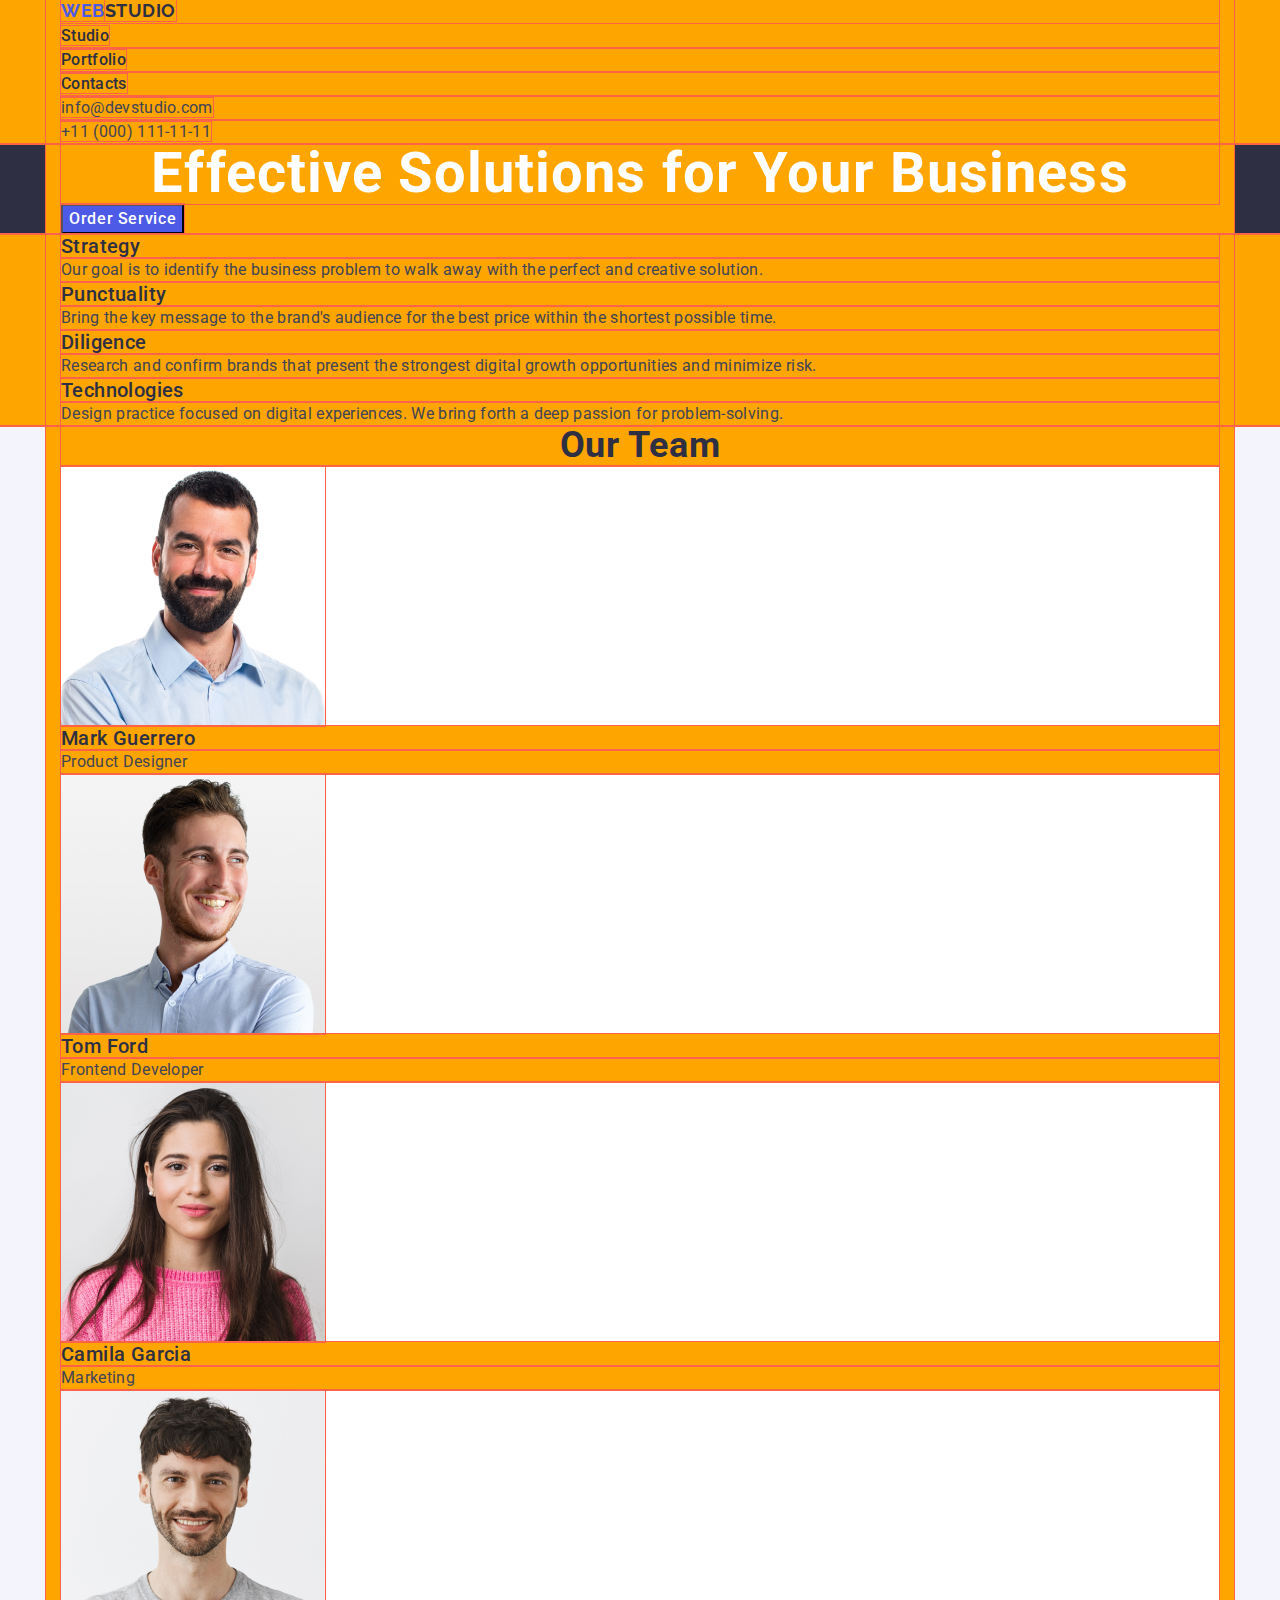
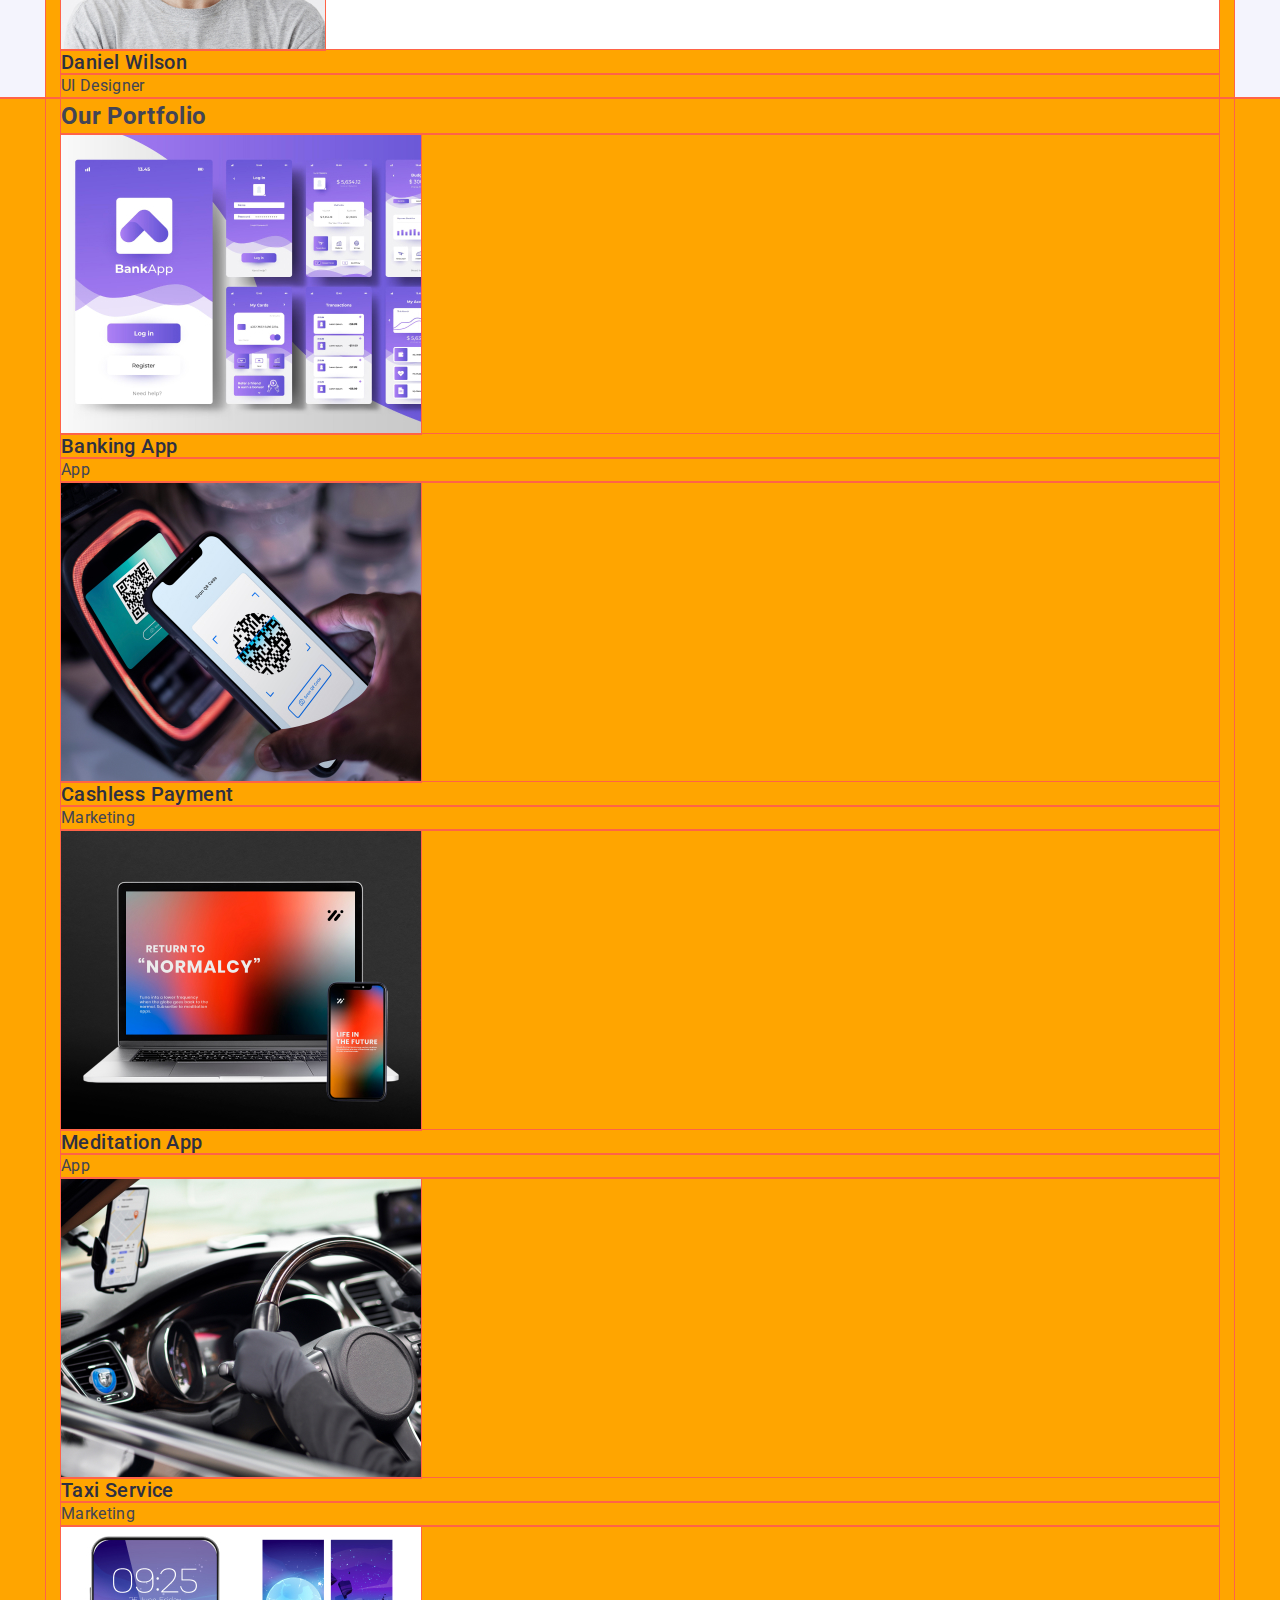
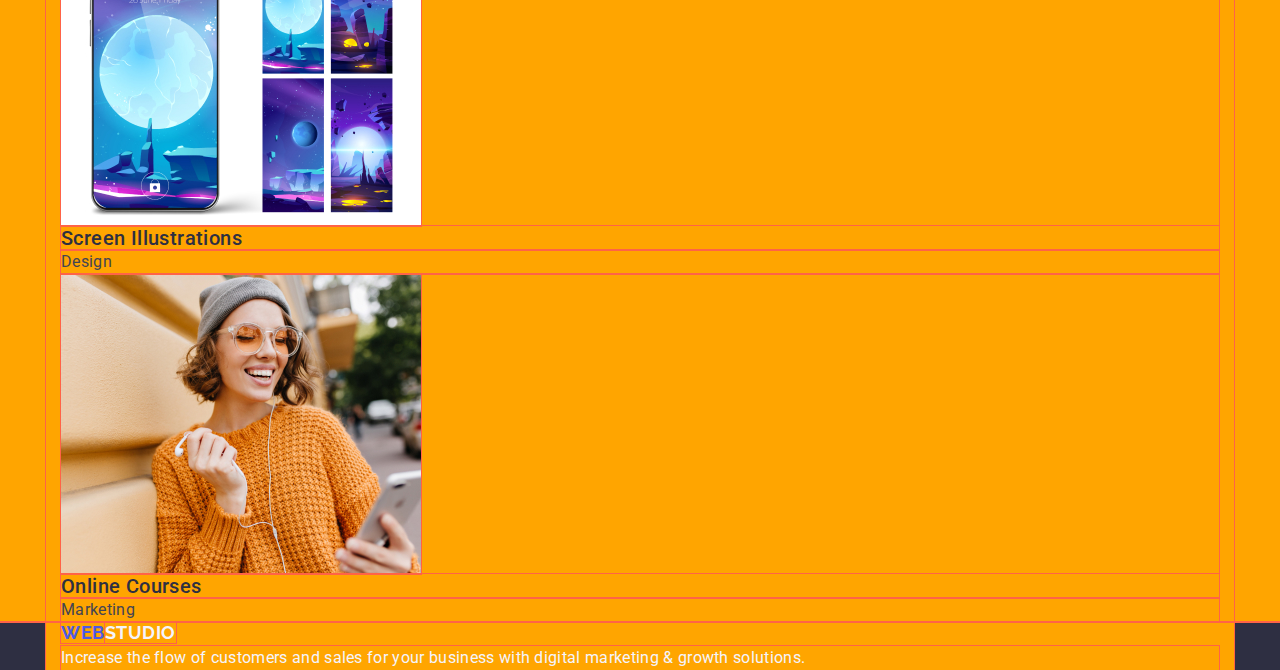
==== commit 0a88780b: "container/vh/алгорим роботи з кодом" ====
--- a/index.html
+++ b/index.html
@@ -24,161 +24,172 @@
 <body class="body-content">
     <!--створив шапку сайта-->
     <header class="main-header">
-        <nav class="header-navigation">
-            <!--logo-->
-            <a class="logo-webstudio-text link" href="./index.html">Web<span class="header-logo-link">Studio</span></a>
-
-            <ul class="header-menu-list list">
-                <li class="header-menu-item">
-                    <!--підключив перехід між сторінками-->
-                    <a class="header-menu-link hdr-text-color link" href="./index.html">Studio</a>
-                </li>
-                <li class="header-menu-item">
-                    <a class="header-menu-link hdr-text-color link" href="">Portfolio</a>
-                </li>
-                <li class="header-menu-item">
-                    <a class="header-menu-link hdr-text-color link" href="">Contacts</a>
-                </li>
-            </ul>
-        </nav>
-        <!--інтерактивні посилання-->
-        <address class="header-page-adress list">
-            <ul class="list-contacts list">
-                <li class="header-contacts-item">
-                    <a class="header-contacts hdr-text-color link"
-                        href="mailto:info@devstudio.com">info@devstudio.com</a>
-                </li>
-                <li class="header-contacts-item">
-                    <a class="header-contacts hdr-text-color link" href="tel:+110001111111">+11 (000) 111-11-11</a>
-                </li>
-            </ul>
-        </address>
+        <div class="container">
+            <nav class="header-navigation">
+                <!--logo-->
+                <a class="logo-webstudio-text link" href="./index.html">Web<span class="header-logo-link">Studio</span></a>
+            
+                <ul class="header-menu-list list">
+                    <li class="header-menu-item">
+                        <!--підключив перехід між сторінками-->
+                        <a class="header-menu-link hdr-text-color link" href="./index.html">Studio</a>
+                    </li>
+                    <li class="header-menu-item">
+                        <a class="header-menu-link hdr-text-color link" href="">Portfolio</a>
+                    </li>
+                    <li class="header-menu-item">
+                        <a class="header-menu-link hdr-text-color link" href="">Contacts</a>
+                    </li>
+                </ul>
+            </nav>
+            <!--інтерактивні посилання-->
+            <address class="header-page-adress list">
+                <ul class="list-contacts list">
+                    <li class="header-contacts-item">
+                        <a class="header-contacts hdr-text-color link" href="mailto:info@devstudio.com">info@devstudio.com</a>
+                    </li>
+                    <li class="header-contacts-item">
+                        <a class="header-contacts hdr-text-color link" href="tel:+110001111111">+11 (000) 111-11-11</a>
+                    </li>
+                </ul>
+            </address>
+        </div>
     </header>
 
     <main>
         <!--секция1. ХІРО. Головна кнопка Order Service-->
         <section class="section-hero-servise">
-            <h1 class="section-hero-solutions" lang="en">Effective Solutions
-                for Your Business</h1>
-            <button type="button" class="section-hero-button-servise">Order Service</button>
-        </section>
+            <div class="container">
+                <h1 class="section-hero-solutions" lang="en">Effective Solutions
+                    for Your Business</h1>
+                <button type="button" class="section-hero-button-servise">Order Service</button>
+            </div>
+        </section>   
         <!--2 секція.-->
         <section class="section-our-goals">
-            <!--прихований заголовок-->
-            <h2 hidden lang="en">the main goals of our web studio</h2>
-            <ul class="section-our-goals-list list">
-                <li class="section-our-goals-item">
-                    <h3 class="section-our-goals-title" lang="en">Strategy</h3>
-                    <p class="section-our-goals-text" lang="en">Our goal is to identify the business
-                        problem to walk away with the perfect and creative solution.</p>
-                </li>
-                <li class="section-our-goals-item">
-                    <h3 class="section-our-goals-title" lang="en">Punctuality</h3>
-                    <p class="section-our-goals-text" lang="en">Bring the key message to the brand's audience for the
-                        best price
-                        within the
-                        shortest
-                        possible time.</p>
-                </li>
-                <li class="section-our-goals-item">
-                    <h3 class="section-our-goals-title" lang="en">Diligence</h3>
-                    <p class="section-our-goals-text" lang="en">Research and confirm brands that present the strongest
-                        digital
-                        growth
-                        opportunities and
-                        minimize risk.</p>
-                </li>
-                <li class="section-our-goals-item">
-                    <h3 class="section-our-goals-title" lang="en">Technologies</h3>
-                    <p class="section-our-goals-text" lang="en">Design practice focused on digital experiences. We bring
-                        forth a
-                        deep
-                        passion for
-                        problem-solving.</p>
-                </li>
-            </ul>
+            <div class="container">
+                <!--прихований заголовок-->
+                <h2 class="visually-hidden" lang="en">the main goals of our web studio</h2>
+                <ul class="section-our-goals-list list">
+                    <li class="section-our-goals-item">
+                        <h3 class="section-our-goals-title" lang="en">Strategy</h3>
+                        <p class="section-our-goals-text" lang="en">Our goal is to identify the business
+                            problem to walk away with the perfect and creative solution.</p>
+                    </li>
+                    <li class="section-our-goals-item">
+                        <h3 class="section-our-goals-title" lang="en">Punctuality</h3>
+                        <p class="section-our-goals-text" lang="en">Bring the key message to the brand's audience for the
+                            best price
+                            within the
+                            shortest
+                            possible time.</p>
+                    </li>
+                    <li class="section-our-goals-item">
+                        <h3 class="section-our-goals-title" lang="en">Diligence</h3>
+                        <p class="section-our-goals-text" lang="en">Research and confirm brands that present the strongest
+                            digital
+                            growth
+                            opportunities and
+                            minimize risk.</p>
+                    </li>
+                    <li class="section-our-goals-item">
+                        <h3 class="section-our-goals-title" lang="en">Technologies</h3>
+                        <p class="section-our-goals-text" lang="en">Design practice focused on digital experiences. We bring
+                            forth a
+                            deep
+                            passion for
+                            problem-solving.</p>
+                    </li>
+                </ul>
+            </div>
         </section>
         <!--секція3.Our Team-->
         <section class="section-team">
-            <h2 class="section-team-first-title title-index" lang="en">Our Team</h2>
-            <ul class="section-team-list list">
-                <li class="section-team-item">
-                    <img class="section-team-img" src="./images/our_team/mark_guerrero.jpg" alt="Product Designer"
-                        width="264" height="260">
-                    <h3 class="section-team-title-name title" lang="en">Mark Guerrero</h3>
-                    <p class="section-team-category" lang="en">Product Designer</p>
-                </li>
-                <li class="section-team-item">
-                    <img class="section-team-img" src="./images/our_team/tom_ford.jpg" alt="Frontend Developer"
-                        width="264" height="260">
-                    <h3 class="section-team-title-name title" lang="en">Tom Ford</h3>
-                    <p class="section-team-category" lang="en">Frontend Developer</p>
-                </li>
-                <li class="section-team-item">
-                    <img class="section-team-img" src="./images/our_team/camila_garcia.jpg" alt="Marketing" width="264"
-                        height="260">
-                    <h3 class="section-team-title-name title" lang="en">Camila Garcia</h3>
-                    <p class="section-team-category" lang="en">Marketing</p>
-                </li>
-                <li class="section-team-item">
-                    <img class="section-team-img" src="./images/our_team/daniel_wilson.jpg" alt="UI Designer"
-                        width="264" height="260">
-                    <h3 class="section-team-title-name title" lang="en">Daniel Wilson</h3>
-                    <p class="section-team-category" lang="en">UI Designer</p>
-                </li>
-            </ul>
+            <div class="container">
+                <h2 class="section-team-first-title title-index" lang="en">Our Team</h2>
+                <ul class="section-team-list list">
+                    <li class="section-team-item">
+                        <img class="section-team-img" src="./images/our_team/mark_guerrero.jpg" alt="Product Designer" width="264"
+                            height="260">
+                        <h3 class="section-team-title-name title" lang="en">Mark Guerrero</h3>
+                        <p class="section-team-category" lang="en">Product Designer</p>
+                    </li>
+                    <li class="section-team-item">
+                        <img class="section-team-img" src="./images/our_team/tom_ford.jpg" alt="Frontend Developer" width="264"
+                            height="260">
+                        <h3 class="section-team-title-name title" lang="en">Tom Ford</h3>
+                        <p class="section-team-category" lang="en">Frontend Developer</p>
+                    </li>
+                    <li class="section-team-item">
+                        <img class="section-team-img" src="./images/our_team/camila_garcia.jpg" alt="Marketing" width="264"
+                            height="260">
+                        <h3 class="section-team-title-name title" lang="en">Camila Garcia</h3>
+                        <p class="section-team-category" lang="en">Marketing</p>
+                    </li>
+                    <li class="section-team-item">
+                        <img class="section-team-img" src="./images/our_team/daniel_wilson.jpg" alt="UI Designer" width="264"
+                            height="260">
+                        <h3 class="section-team-title-name title" lang="en">Daniel Wilson</h3>
+                        <p class="section-team-category" lang="en">UI Designer</p>
+                    </li>
+                </ul>
+            </div>   
         </section>
         <!--секція4.Portfolio-->
         <section class="portfolio">
-            <h2 class="section-portfolio" lang="en">Our Portfolio</h2>
-            <ul class="app-ideas list">
-                <li class="ideas-item">
-                    <img class="ideas-img" src="./images/developments/section2/bank-app.jpg"
-                        alt="banking app interface concept" width="360" height="300">
-                    <h3 class="ideas-title title" lang="en">Banking App</h3>
-                    <p class="ideas-title category" lang="en">App</p>
-                </li>
-                <li class="ideas-item">
-                    <img class="ideas-img" src="./images/developments/section2/cashless-payment.jpg"
-                        alt="cashless payment" width="360" height="300">
-                    <h3 class="ideas-title title" lang="en">Cashless Payment</h3>
-                    <p class="ideas-title category" lang="en">Marketing</p>
-                </li>
-                <li class="ideas-item">
-                    <img class="ideas-img" src="./images/developments/section2/meditation-app.jpg" alt="meditation app"
-                        width="360" height="300">
-                    <h3 class="ideas-title title" lang="en">Meditation App</h3>
-                    <p class="ideas-title category" lang="en">App</p>
-                </li>
-                <li class="ideas-item">
-                    <img class="ideas-img" src="./images/developments/section3/taxi-service.jpg" alt="taxi service"
-                        width="360" height="300">
-                    <h3 class="ideas-title title" lang="en">Taxi Service</h3>
-                    <p class="ideas-title category" lang="en">Marketing</p>
-                </li>
-                <li class="ideas-item">
-                    <img class="ideas-img" src="./images/developments/section3/screen-illustrations.jpg"
-                        alt="screen illustrations" width="360" height="300">
-                    <h3 class="ideas-title title" lang="en">Screen Illustrations</h3>
-                    <p class="ideas-title category" lang="en">Design</p>
-                </li>
-                <li class="ideas-item">
-                    <img class="ideas-img" src="./images/developments/section3/online-courses.jpg" alt="online courses"
-                        width="360" height="300">
-                    <h3 class="ideas-title title" lang="en">Online Courses</h3>
-                    <p class="ideas-title category" lang="en">Marketing</p>
-                </li>
-            </ul>
+            <div class="container">
+                <h2 class="section-portfolio" lang="en">Our Portfolio</h2>
+                <ul class="app-ideas list">
+                    <li class="ideas-item">
+                        <img class="ideas-img" src="./images/developments/section2/bank-app.jpg" alt="banking app interface concept"
+                            width="360" height="300">
+                        <h3 class="ideas-title title" lang="en">Banking App</h3>
+                        <p class="ideas-title category" lang="en">App</p>
+                    </li>
+                    <li class="ideas-item">
+                        <img class="ideas-img" src="./images/developments/section2/cashless-payment.jpg" alt="cashless payment"
+                            width="360" height="300">
+                        <h3 class="ideas-title title" lang="en">Cashless Payment</h3>
+                        <p class="ideas-title category" lang="en">Marketing</p>
+                    </li>
+                    <li class="ideas-item">
+                        <img class="ideas-img" src="./images/developments/section2/meditation-app.jpg" alt="meditation app" width="360"
+                            height="300">
+                        <h3 class="ideas-title title" lang="en">Meditation App</h3>
+                        <p class="ideas-title category" lang="en">App</p>
+                    </li>
+                    <li class="ideas-item">
+                        <img class="ideas-img" src="./images/developments/section3/taxi-service.jpg" alt="taxi service" width="360"
+                            height="300">
+                        <h3 class="ideas-title title" lang="en">Taxi Service</h3>
+                        <p class="ideas-title category" lang="en">Marketing</p>
+                    </li>
+                    <li class="ideas-item">
+                        <img class="ideas-img" src="./images/developments/section3/screen-illustrations.jpg" alt="screen illustrations"
+                            width="360" height="300">
+                        <h3 class="ideas-title title" lang="en">Screen Illustrations</h3>
+                        <p class="ideas-title category" lang="en">Design</p>
+                    </li>
+                    <li class="ideas-item">
+                        <img class="ideas-img" src="./images/developments/section3/online-courses.jpg" alt="online courses" width="360"
+                            height="300">
+                        <h3 class="ideas-title title" lang="en">Online Courses</h3>
+                        <p class="ideas-title category" lang="en">Marketing</p>
+                    </li>
+                </ul>
+            </div>
         </section>
     </main>
 
     <!--прописую підвал-->
     <footer class="footer">
-        <a class="logo-webstudio-text link" href="./index.html">Web<span class="footer-logo-link">Studio</span></a>
-        <p class="footer-text" lang="en">Increase the flow of customers and sales for your business with digital
-            marketing &
-            growth
-            solutions.</p>
+        <div class="container">
+            <a class="logo-webstudio-text link" href="./index.html">Web<span class="footer-logo-link">Studio</span></a>
+            <p class="footer-text" lang="en">Increase the flow of customers and sales for your business with digital
+                marketing &
+                growth
+                solutions.</p>
+        </div>
     </footer>
 </body>
 
--- a/css/styles.css
+++ b/css/styles.css
@@ -2,19 +2,17 @@
 1. підключити modern-normalize
 2. підключити файл style.css
 3. підключити шрифти з google-fonts
-4. cкидання дефолтних налаштувань браузера
+4. cкидання дефолтних налаштувань браузера - виконано
 5. прописати загальні стилі
 5. прописати стилі шрифтів
-6. прописати стилі для: header, main, footer*/
-
-/*підключив modern-normalize - виконано*/
-/*підключив файл style-css - виконано*/
-/*підключив шрифти з google-fonts - виконано*/
-/*скидання дефолтних налаштувань браузера*/
-/* скинув маркери 
-7. звернувся до *{backround-color/outline}
-8. прописав для секцій(padding-top/botton;margin-top/bottom)
-9. прописав розташування по властивостям для елементів в box
+6. прописати стилі для: header, main, footer 
+7. звернувся до *{backround-color/outline}/видалив по завершенню
+8. прописав для секцій(padding-top/botton;margin-top/bottom)/обов'язково
+9. прописав VISUALLI-HIDDEN для прихованих заголовків
+10. прописав CONTAINER
+11. прописав розташування по властивостям для елементів у FLEX
+    - !завжди створювати окремий CLASS для FLEX-container/FLEX-elementiv!
+    - FLEX завжди задається на батьківський елемент - тоді всі його діти стають FLEX-elements
 Алгоритм пропису властивостей у флекс-бокс/elements:
 Основні властивості:
 
@@ -22,11 +20,12 @@
 flex-direction: - змінює напрямок головної осі
 jastify-content: - вирівнювання елементів по головній осі
 align-items: - вирівнювання елементів по допоміжній осі
+align-content: - вирівнювання рядків по допоміжній осі
 flex-wrap: - перенесення по головній осі
 column-gap: відступ між колонками
 row-gap: - відступ між рядками
 
-10. ПЕРЕВІРИТИ ЧИТАБЕЛЬНІСТЬ КОДУ
+12. ПЕРЕВІРИТИ ЧИТАБЕЛЬНІСТЬ КОДУ
 */
 
 /*
@@ -62,6 +61,12 @@
     display: block;
 }
 
+
+/*7. звернувся до *{backround-color/outline}/DELETE по завершенню*/
+* {
+    outline: 1px solid tomato;
+    background: orange;
+}
 /*
 |=========================================|
 |-|ЗАГАЛЬНІ СТИЛІ/STYLES INDEX/PORTFOLIO|-|
@@ -76,6 +81,7 @@
 |- BG - колір для фону;----------------------------------|
 */
 :root {
+    /*повидаляти зайве*/
     /*colors*/
     --color-web: #4D5AE5;
     --color-studio-header: #2E2F42;
@@ -113,6 +119,29 @@
     background: #FFF;
 }
 
+.visually-hidden {
+    position: absolute;
+    width: 1px;
+    height: 1px;
+    margin: -1px;
+    border: 0;
+    padding: 0;
+    white-space: nowrap;
+    clip-path: inset(100%);
+    clip: rect(0 0 0 0);
+    overflow: hidden;
+}
+
+.container {
+    width: 1188px;
+    margin-left: auto;
+    margin-right: auto;
+    padding-left: 15px;
+    padding-right: 15px;
+}
+
+
+
 
 /*
 |==========================================|
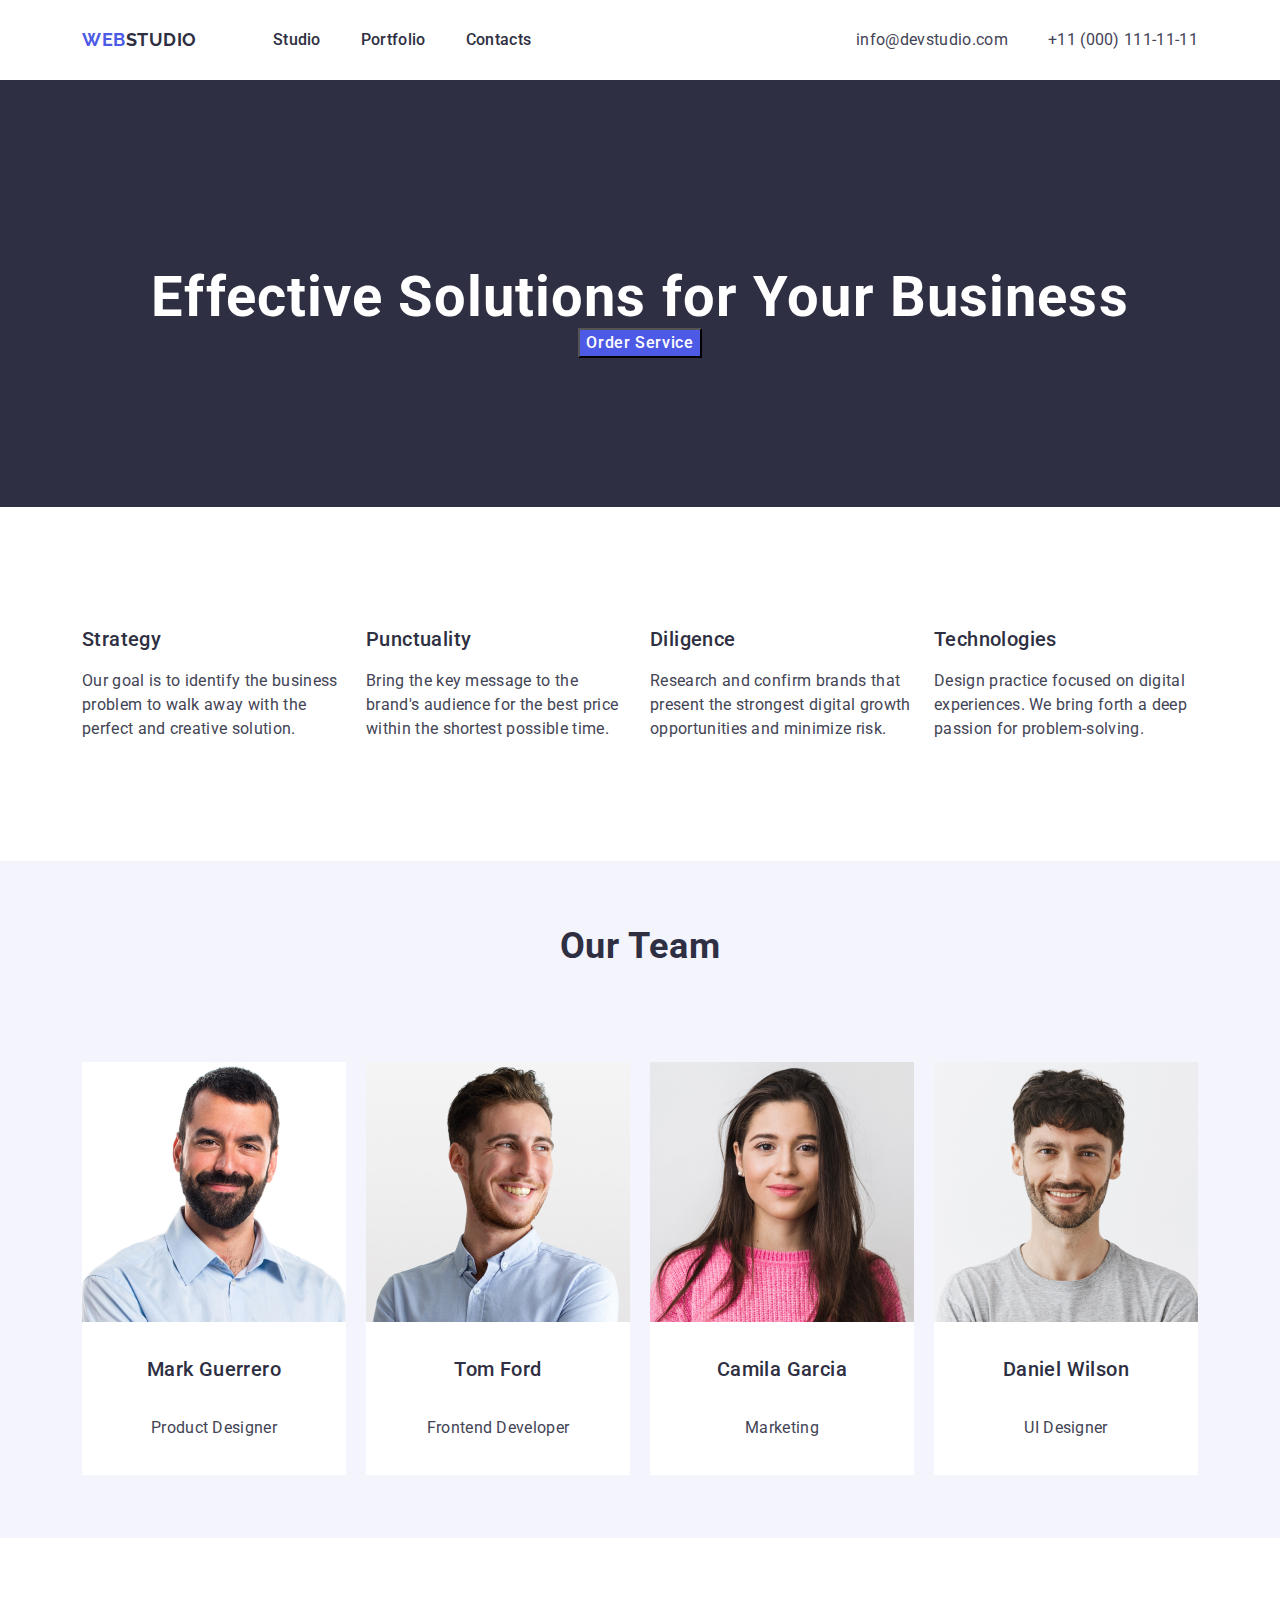
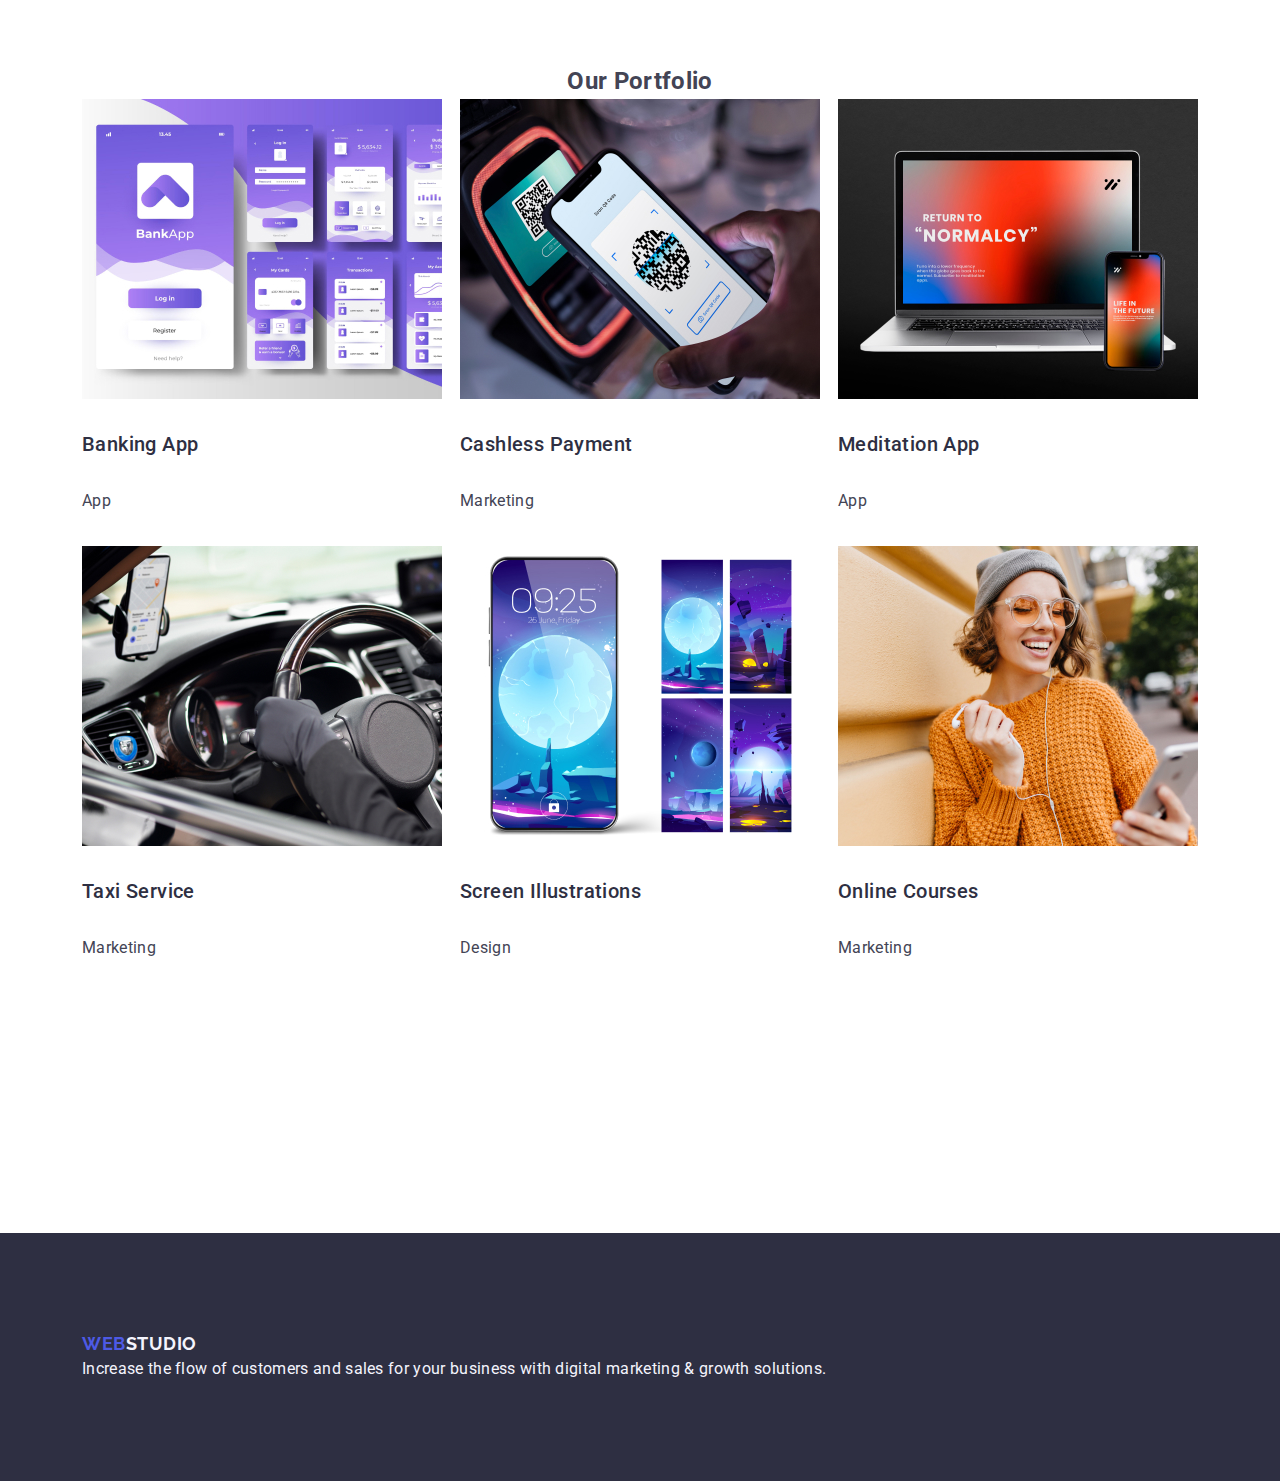
==== commit 1cbd7dd4: "працюю над footer" ====
--- a/index.html
+++ b/index.html
@@ -24,7 +24,7 @@
 <body class="body-content">
     <!--створив шапку сайта-->
     <header class="main-header">
-        <div class="container">
+        <div class="container header-container">
             <nav class="header-navigation">
                 <!--logo-->
                 <a class="logo-webstudio-text link" href="./index.html">Web<span class="header-logo-link">Studio</span></a>
@@ -59,7 +59,7 @@
     <main>
         <!--секция1. ХІРО. Головна кнопка Order Service-->
         <section class="section-hero-servise">
-            <div class="container">
+            <div class="container hero-container">
                 <h1 class="section-hero-solutions" lang="en">Effective Solutions
                     for Your Business</h1>
                 <button type="button" class="section-hero-button-servise">Order Service</button>
@@ -67,7 +67,7 @@
         </section>   
         <!--2 секція.-->
         <section class="section-our-goals">
-            <div class="container">
+            <div class="container our-goals-container">
                 <!--прихований заголовок-->
                 <h2 class="visually-hidden" lang="en">the main goals of our web studio</h2>
                 <ul class="section-our-goals-list list">
@@ -105,39 +105,39 @@
         </section>
         <!--секція3.Our Team-->
         <section class="section-team">
-            <div class="container">
+            <div class="container team-container">
                 <h2 class="section-team-first-title title-index" lang="en">Our Team</h2>
                 <ul class="section-team-list list">
                     <li class="section-team-item">
                         <img class="section-team-img" src="./images/our_team/mark_guerrero.jpg" alt="Product Designer" width="264"
                             height="260">
-                        <h3 class="section-team-title-name title" lang="en">Mark Guerrero</h3>
-                        <p class="section-team-category" lang="en">Product Designer</p>
+                        <h3 class="section-team-title-name title text-container" lang="en">Mark Guerrero</h3>
+                        <p class="section-team-category text-container" lang="en">Product Designer</p>
                     </li>
                     <li class="section-team-item">
                         <img class="section-team-img" src="./images/our_team/tom_ford.jpg" alt="Frontend Developer" width="264"
                             height="260">
-                        <h3 class="section-team-title-name title" lang="en">Tom Ford</h3>
-                        <p class="section-team-category" lang="en">Frontend Developer</p>
+                        <h3 class="section-team-title-name title text-container" lang="en">Tom Ford</h3>
+                        <p class="section-team-category text-container" lang="en">Frontend Developer</p>
                     </li>
                     <li class="section-team-item">
                         <img class="section-team-img" src="./images/our_team/camila_garcia.jpg" alt="Marketing" width="264"
                             height="260">
-                        <h3 class="section-team-title-name title" lang="en">Camila Garcia</h3>
-                        <p class="section-team-category" lang="en">Marketing</p>
+                        <h3 class="section-team-title-name title text-container" lang="en">Camila Garcia</h3>
+                        <p class="section-team-category text-container" lang="en">Marketing</p>
                     </li>
                     <li class="section-team-item">
                         <img class="section-team-img" src="./images/our_team/daniel_wilson.jpg" alt="UI Designer" width="264"
                             height="260">
-                        <h3 class="section-team-title-name title" lang="en">Daniel Wilson</h3>
-                        <p class="section-team-category" lang="en">UI Designer</p>
+                        <h3 class="section-team-title-name title text-container" lang="en">Daniel Wilson</h3>
+                        <p class="section-team-category text-container" lang="en">UI Designer</p>
                     </li>
                 </ul>
             </div>   
         </section>
         <!--секція4.Portfolio-->
         <section class="portfolio">
-            <div class="container">
+            <div class="container portfolio-container">
                 <h2 class="section-portfolio" lang="en">Our Portfolio</h2>
                 <ul class="app-ideas list">
                     <li class="ideas-item">
@@ -183,7 +183,7 @@
 
     <!--прописую підвал-->
     <footer class="footer">
-        <div class="container">
+        <div class="container footer-container">
             <a class="logo-webstudio-text link" href="./index.html">Web<span class="footer-logo-link">Studio</span></a>
             <p class="footer-text" lang="en">Increase the flow of customers and sales for your business with digital
                 marketing &
--- a/css/styles.css
+++ b/css/styles.css
@@ -63,6 +63,7 @@
 
 
 /*7. звернувся до *{backround-color/outline}/DELETE по завершенню*/
+/*
 * {
     outline: 1px solid tomato;
     background: orange;
@@ -133,29 +134,35 @@
 }
 
 .container {
-    width: 1188px;
+    width: 1146px;
     margin-left: auto;
     margin-right: auto;
     padding-left: 15px;
     padding-right: 15px;
 }
 
-
-
-
-/*
-|==========================================|
-|HEADER-FOOTER/загальні для INDEX/PORTFOLIO|
-|==========================================|
-*/
-.main-header {}
-
+/*
+|==========================================|
+|=======HEADER-FOOTER/загальні стилі=======|
+|==========================================|
+*/
+.main-header {
+    padding-top: 28px;
+    padding-bottom: 28px;
+}
+
+.header-container {
+    display: flex;
+}
 /*
 |==========================================|
 |----------------NAVIGATION----------------|
 |==========================================|
 */
-.header-navigation {}
+.header-navigation {
+    display: flex;
+    align-items: center;
+}
 
 .logo-webstudio-text {
     font-family: var(--secondary-font);
@@ -166,6 +173,8 @@
     letter-spacing: 0.03em;
     text-transform: uppercase;
     color: var(--color-web);
+    align-items: center;
+    margin-right: 76px;
 }
 
 .header-logo-link {
@@ -177,7 +186,10 @@
 |==========================================|
 */
 
-.header-menu-list {}
+.header-menu-list {
+    display: flex;
+    column-gap: 40px;
+}
 
 .header-menu-item {
     font-style: normal;
@@ -205,38 +217,22 @@
     font-style: normal;
 }
 
-.header-page-adress {}
-
-.list-contacts {}
+.header-page-adress {
+    display: flex;
+    align-items: center;
+    margin-left: auto;
+}
+
+.list-contacts {
+    display: flex;
+    column-gap: 40px;
+}
 
 .header-contacts-item {}
 
 .header-contacts {
     color: #434455;
 }
-
-/*
-|==========================================|
-|FOOTER|
-|==========================================|
-*/
-.footer {
-    background-color: #2E2F42;
-}
-
-.logo-webstudio-text {
-    font-weight: 700;
-    color: var(--color-web);
-}
-
-.footer-logo-link {
-    color: var(--color-studio-footer) ;
-}
-
-.footer-text {
-    color: var(--color-studio-footer);
-}
-
 
 /*загальний клас для заголовків H2 на INDEX*/
 .title-index {
@@ -294,8 +290,6 @@
     color: #FFFFFF;
 }
 
-/*---------------PORTFOLIO---------------*/
-
 /*
 |=======================================|
 |----------ЗАГАЛЬНІ СТИЛІ:END-----------|
@@ -309,8 +303,16 @@
 |==========================================|
 */
 .section-hero-servise {
-    background: #2E2F42;
-}
+    background-color: #2E2F42;
+}
+.hero-container {
+    padding-top: 188px;
+    padding-bottom: 149px;
+    display: block;
+    text-align: center;
+
+}
+
 .section-hero-solutions {
     font-style: normal;
     font-weight: 700;
@@ -327,11 +329,22 @@
 |---------------|SECTION-OUR-GOALS|--------|
 |==========================================|
 */
-.section-our-goals {}
-
-.section-our-goals-list {}
-
-.section-our-goals-item {}
+.section-our-goals {
+    padding-top: 120px;
+    padding-bottom: 120px;
+}
+.our-goals-container {
+    padding-left: 15px;
+    padding-right: 15px;
+}
+.section-our-goals-list {
+    display: flex;
+    column-gap: 20px;
+}
+
+.section-our-goals-item {
+    width: calc((100% - 3*20px) / 4);
+}
 
 .section-our-goals-title {
     font-style: normal;
@@ -340,93 +353,117 @@
     line-height: 1.2;
     letter-spacing: 0.02em;
     color: var(--title-h-cl);
-}
-/*
-|==========================================|
-|-------------|MAIN|INDEX|-----------------|
-|-------------|SECTION PROPOSITION|--------|
-|==========================================|
-*/
-.section-proposition {}
-
-.section-proposition-title {}
-
-.section-proposition-list {}
-
-.section-proposition-item {}
-
-.section-proposition-img {}
-
-/*
-|==========================================|
-|-------------|MAIN|INDEX|-----------------|
+    margin-bottom: 18px;
+}
+
+/*
+|==========================================|
+|------------------|MAIN|------------------|
 |-------------|SECTION OUR TEAM|-----------|
 |==========================================|
 */
 .section-team {
     background-color: #F4F4FD;
-}
- 
-.section-team-first-title {}
-
-.section-team-list {}
+    padding-top: 66px;
+    padding-bottom: 63px;
+}
+.team-container {
+    display: flex;
+    flex-direction: column;
+}
+.section-team-first-title {
+    text-align: center;
+    margin-bottom: 95px;
+}
+
+.section-team-list {
+    display: flex;
+    column-gap: 20px;
+}
 
 .section-team-item {
     background-color: #FFFFFF;
+    width: calc((100% - 3*20px) /4);
 }
 
 .section-team-img {}
 
 .section-team-title-name {}
 
-.section-team-category {
-    
+.section-team-category {}
+.text-container {
+    text-align: center;
+    margin-top: 35px;
+    margin-bottom: 35px;
 }
 
 /*
 |============================================|
-|-------------|MAIN|PORTFOLIO|---------------|
-|-------------|SECTION HERO|-----------------|
+|-------------------|MAIN|-------------------|
+|-----------------|PORTFOLIO|----------------|
 |============================================|
 */
-.hero-btn {}
-/*
-|============================================|
-|-------------|MAIN|PORTFOLIO|---------------|
-|-------------|APP-IDEAS|--------------------|
-|============================================|
-*/
-
-.app-ideas {}
-
-.ideas-item {}
-
-.a-link {}
+
+.portfolio {
+    padding-top: 125px;
+    padding-bottom: 120px;
+}
+
+.portfolio-container {
+    display: flex;
+    flex-direction: column;
+}
+
+.section-portfolio {
+    text-align: center;
+}
+
+.app-ideas {
+    display: flex;
+    flex-wrap: wrap;
+    justify-content: space-between;
+}
+
+.ideas-item {
+    column-gap: 25px;
+}
 
 .ideas-img {}
 
-.ideas-title {}
-
-.title {}
-
-.ideas-category {}
+.ideas-title {
+    margin-top: 33px;
+    margin-bottom: 33px;
+}
 
 .category {
     color: #434455;
 }
 
-.service-item {}
-
-.service-img {}
-
-.servise-title {}
-
-.servise-category {}
-
-.portfolio-secion-item {}
-
-.portfolio-section-img {}
-
-.portfolio-section-title {}
-
-.portfolio-section-category {}+/*
+|==========================================|
+|FOOTER|
+|==========================================|
+*/
+.footer {
+    background-color: #2E2F42;
+    padding-top: 100px;
+    padding-bottom: 100px;
+    margin-top: 120px;
+}
+
+.footer-container {
+    display: block;
+}
+
+.logo-webstudio-text {
+    font-weight: 700;
+    color: var(--color-web);
+}
+
+.footer-logo-link {
+    color: var(--color-studio-footer);
+}
+
+.footer-text {
+    color: var(--color-studio-footer);
+}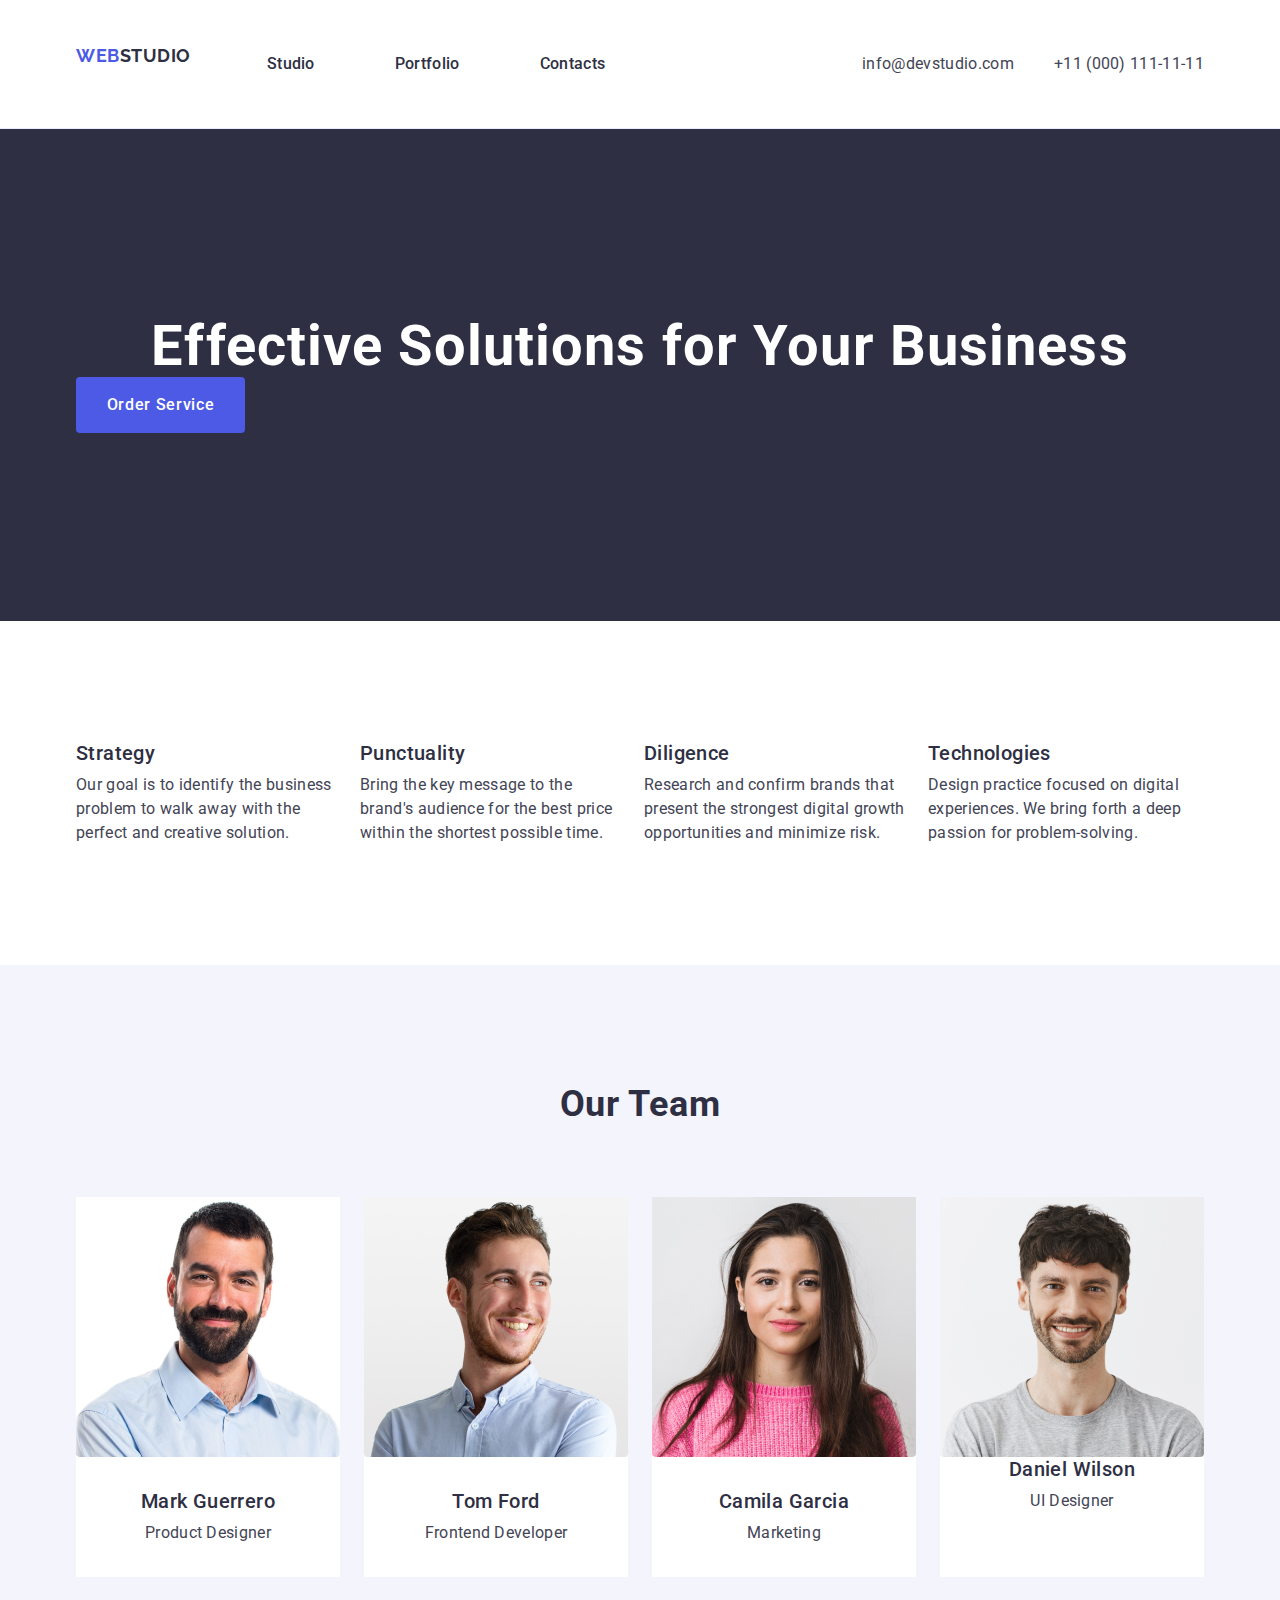
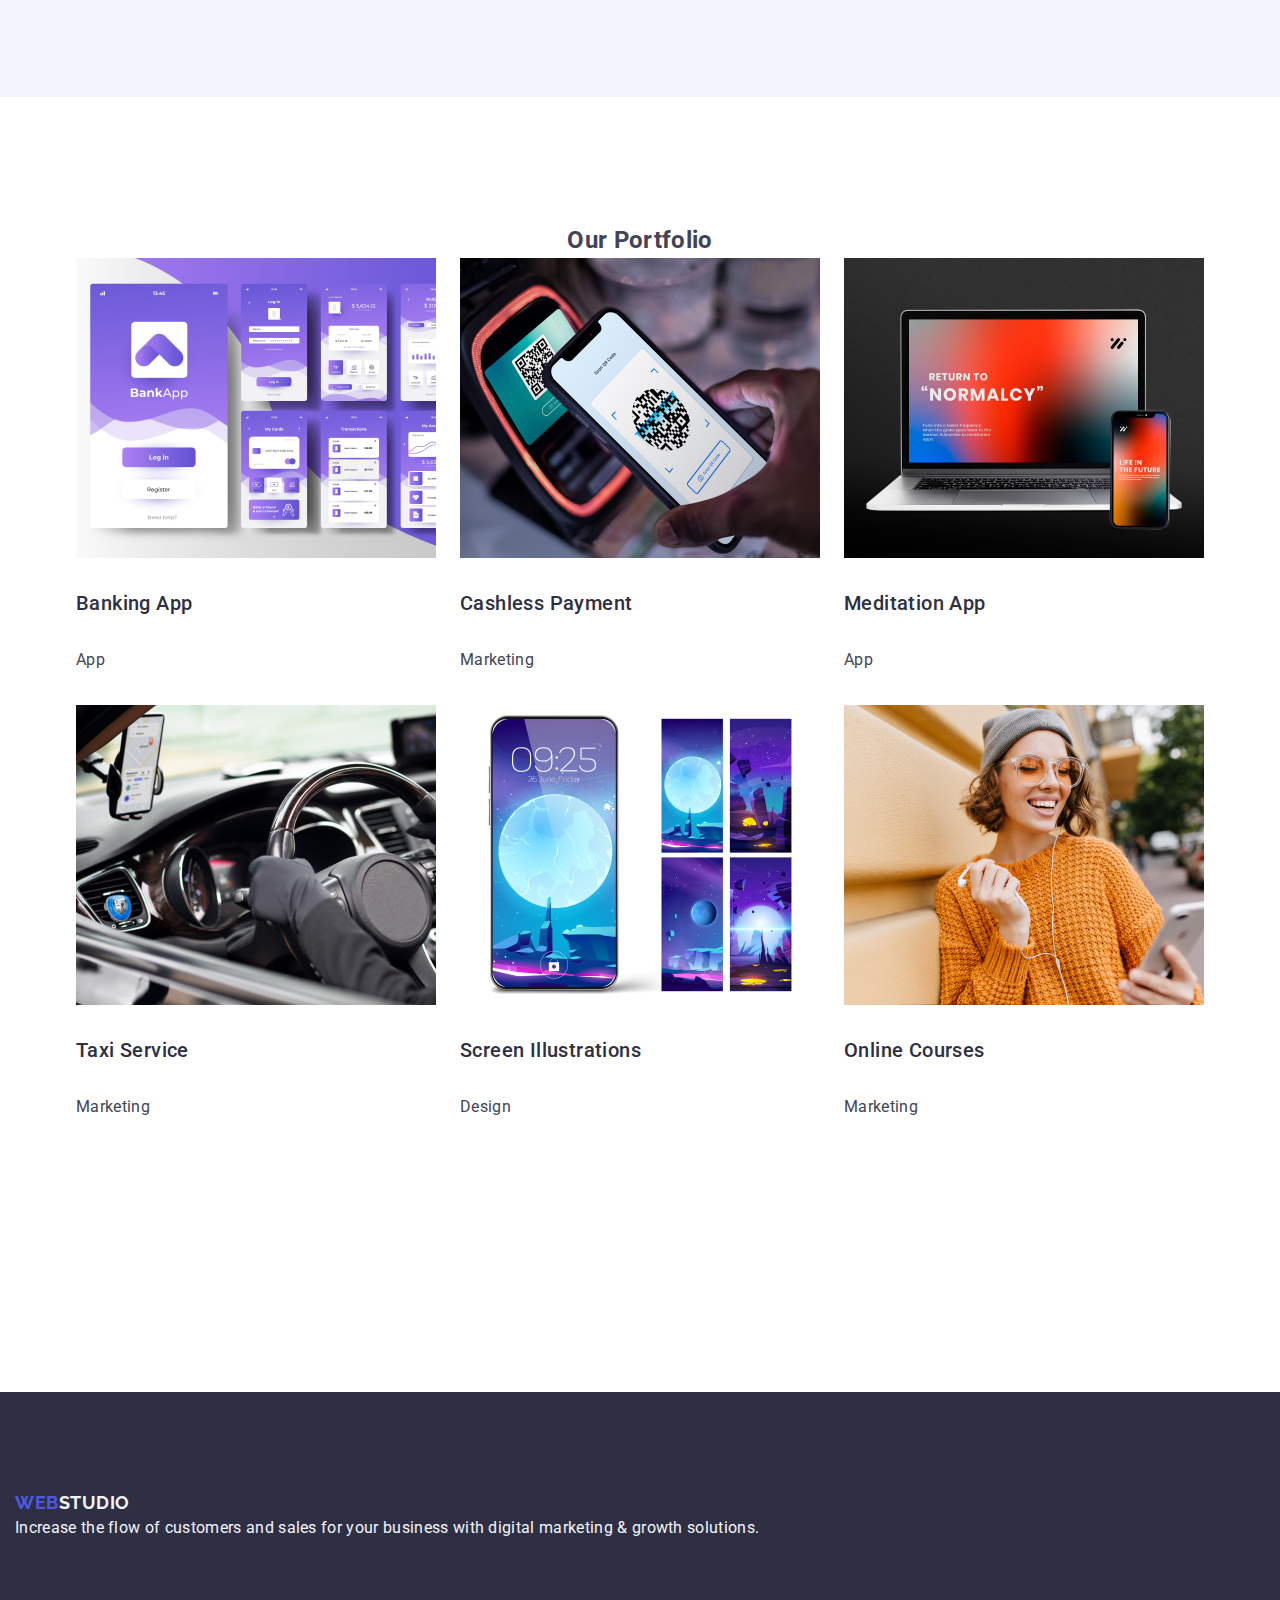
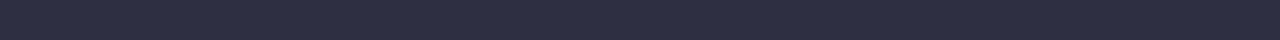
==== commit 9d0f7eaa: "section3" ====
--- a/index.html
+++ b/index.html
@@ -107,30 +107,39 @@
         <section class="section-team">
             <div class="container team-container">
                 <h2 class="section-team-first-title title-index" lang="en">Our Team</h2>
+                
                 <ul class="section-team-list list">
                     <li class="section-team-item">
                         <img class="section-team-img" src="./images/our_team/mark_guerrero.jpg" alt="Product Designer" width="264"
                             height="260">
-                        <h3 class="section-team-title-name title text-container" lang="en">Mark Guerrero</h3>
-                        <p class="section-team-category text-container" lang="en">Product Designer</p>
+                            <div class="specialist-position">
+                                <h3 class="section-team-title-name title text-container" lang="en">Mark Guerrero</h3>
+                                <p class="section-team-category text-container" lang="en">Product Designer</p>
+                            </div>
                     </li>
                     <li class="section-team-item">
                         <img class="section-team-img" src="./images/our_team/tom_ford.jpg" alt="Frontend Developer" width="264"
                             height="260">
-                        <h3 class="section-team-title-name title text-container" lang="en">Tom Ford</h3>
-                        <p class="section-team-category text-container" lang="en">Frontend Developer</p>
+                            <div class="specialist-position">
+                                <h3 class="section-team-title-name title text-container" lang="en">Tom Ford</h3>
+                                <p class="section-team-category text-container" lang="en">Frontend Developer</p>
+                            </div>
                     </li>
                     <li class="section-team-item">
                         <img class="section-team-img" src="./images/our_team/camila_garcia.jpg" alt="Marketing" width="264"
                             height="260">
-                        <h3 class="section-team-title-name title text-container" lang="en">Camila Garcia</h3>
-                        <p class="section-team-category text-container" lang="en">Marketing</p>
+                            <div class="specialist-position">
+                                <h3 class="section-team-title-name title text-container" lang="en">Camila Garcia</h3>
+                                <p class="section-team-category text-container" lang="en">Marketing</p>
+                            </div>
                     </li>
                     <li class="section-team-item">
                         <img class="section-team-img" src="./images/our_team/daniel_wilson.jpg" alt="UI Designer" width="264"
                             height="260">
-                        <h3 class="section-team-title-name title text-container" lang="en">Daniel Wilson</h3>
-                        <p class="section-team-category text-container" lang="en">UI Designer</p>
+                            <div class="pecialist-position">
+                                <h3 class="section-team-title-name title text-container" lang="en">Daniel Wilson</h3>
+                                <p class="section-team-category text-container" lang="en">UI Designer</p>
+                            </div>
                     </li>
                 </ul>
             </div>   
--- a/css/styles.css
+++ b/css/styles.css
@@ -134,7 +134,7 @@
 }
 
 .container {
-    width: 1146px;
+    width: 1158px;
     margin-left: auto;
     margin-right: auto;
     padding-left: 15px;
@@ -149,6 +149,7 @@
 .main-header {
     padding-top: 28px;
     padding-bottom: 28px;
+    border-bottom: 1px solid #e7e9fc
 }
 
 .header-container {
@@ -175,6 +176,7 @@
     color: var(--color-web);
     align-items: center;
     margin-right: 76px;
+    
 }
 
 .header-logo-link {
@@ -188,12 +190,18 @@
 
 .header-menu-list {
     display: flex;
-    column-gap: 40px;
+    gap: 40px;
+            /*можлива помилка*/
+    padding-top: 24px;
+    padding-bottom: 24px;
+
 }
 
 .header-menu-item {
     font-style: normal;
     font-weight: 500;
+    margin-right: 40px;
+
 }
 
 .header-menu-link {
@@ -202,6 +210,8 @@
     line-height: 1.5;
     letter-spacing: 0.02em;
     color: var(--header-navigation-a-norm-cl);
+    margin-right: 0;
+
 }
 
 .hdr-text-color {
@@ -225,7 +235,7 @@
 
 .list-contacts {
     display: flex;
-    column-gap: 40px;
+    gap: 40px;
 }
 
 .header-contacts-item {}
@@ -282,13 +292,20 @@
     background-color: #4D5AE5;
     color: #FFFFFF;
 
-}
+    /*можлива помилка*/
+    min-width: 169px;
+    height: 56px;
+    border: none;
+    border-radius: 4px;
+    display: block;
+}
+    
 /*BUTTON/ACTIVE/INDEX*/
 .section-hero-button-servise:hover,
 .section-hero-button-servise:focus {
     background-color: #404BBF;
     color: #FFFFFF;
-}
+}    
 
 /*
 |=======================================|
@@ -304,13 +321,13 @@
 */
 .section-hero-servise {
     background-color: #2E2F42;
-}
+}    
+
 .hero-container {
+    display: block;
+    text-align: center;
     padding-top: 188px;
-    padding-bottom: 149px;
-    display: block;
-    text-align: center;
-
+    padding-bottom: 188px;
 }
 
 .section-hero-solutions {
@@ -321,6 +338,8 @@
     letter-spacing: 0.02em;
     text-align: center;
     color: #FFF;
+    min-width: 496px;
+    
 }
 
 /*
@@ -339,11 +358,12 @@
 }
 .section-our-goals-list {
     display: flex;
-    column-gap: 20px;
+    gap: 20px;
+    
 }
 
 .section-our-goals-item {
-    width: calc((100% - 3*20px) / 4);
+    width: calc((100% - 3*24px) / 4);
 }
 
 .section-our-goals-title {
@@ -353,7 +373,7 @@
     line-height: 1.2;
     letter-spacing: 0.02em;
     color: var(--title-h-cl);
-    margin-bottom: 18px;
+    margin-bottom: 8px;
 }
 
 /*
@@ -364,8 +384,8 @@
 */
 .section-team {
     background-color: #F4F4FD;
-    padding-top: 66px;
-    padding-bottom: 63px;
+    padding-top: 120px;
+    padding-bottom: 120px;
 }
 .team-container {
     display: flex;
@@ -373,29 +393,36 @@
 }
 .section-team-first-title {
     text-align: center;
-    margin-bottom: 95px;
+    margin-bottom: 72px;
 }
 
 .section-team-list {
     display: flex;
-    column-gap: 20px;
+    gap: 24px;
 }
 
 .section-team-item {
     background-color: #FFFFFF;
-    width: calc((100% - 3*20px) /4);
-}
-
-.section-team-img {}
-
-.section-team-title-name {}
-
-.section-team-category {}
-.text-container {
-    text-align: center;
-    margin-top: 35px;
-    margin-bottom: 35px;
-}
+    width: calc((100% - 3*24px) /4);
+}
+
+.section-team-img {
+    border-radius: 0px 0px 4px 4px;
+}
+.specialist-position {
+    padding-top: 32px;
+    padding-bottom: 32px;
+}
+.section-team-title-name {
+    text-align: center;
+    margin-bottom: 8px;
+}
+
+.section-team-category {
+    text-align: center;
+}
+
+.text-container {}
 
 /*
 |============================================|
@@ -452,12 +479,14 @@
 }
 
 .footer-container {
-    display: block;
+    display: inline-block;
+   
 }
 
 .logo-webstudio-text {
     font-weight: 700;
     color: var(--color-web);
+    margin-bottom: 16px;
 }
 
 .footer-logo-link {
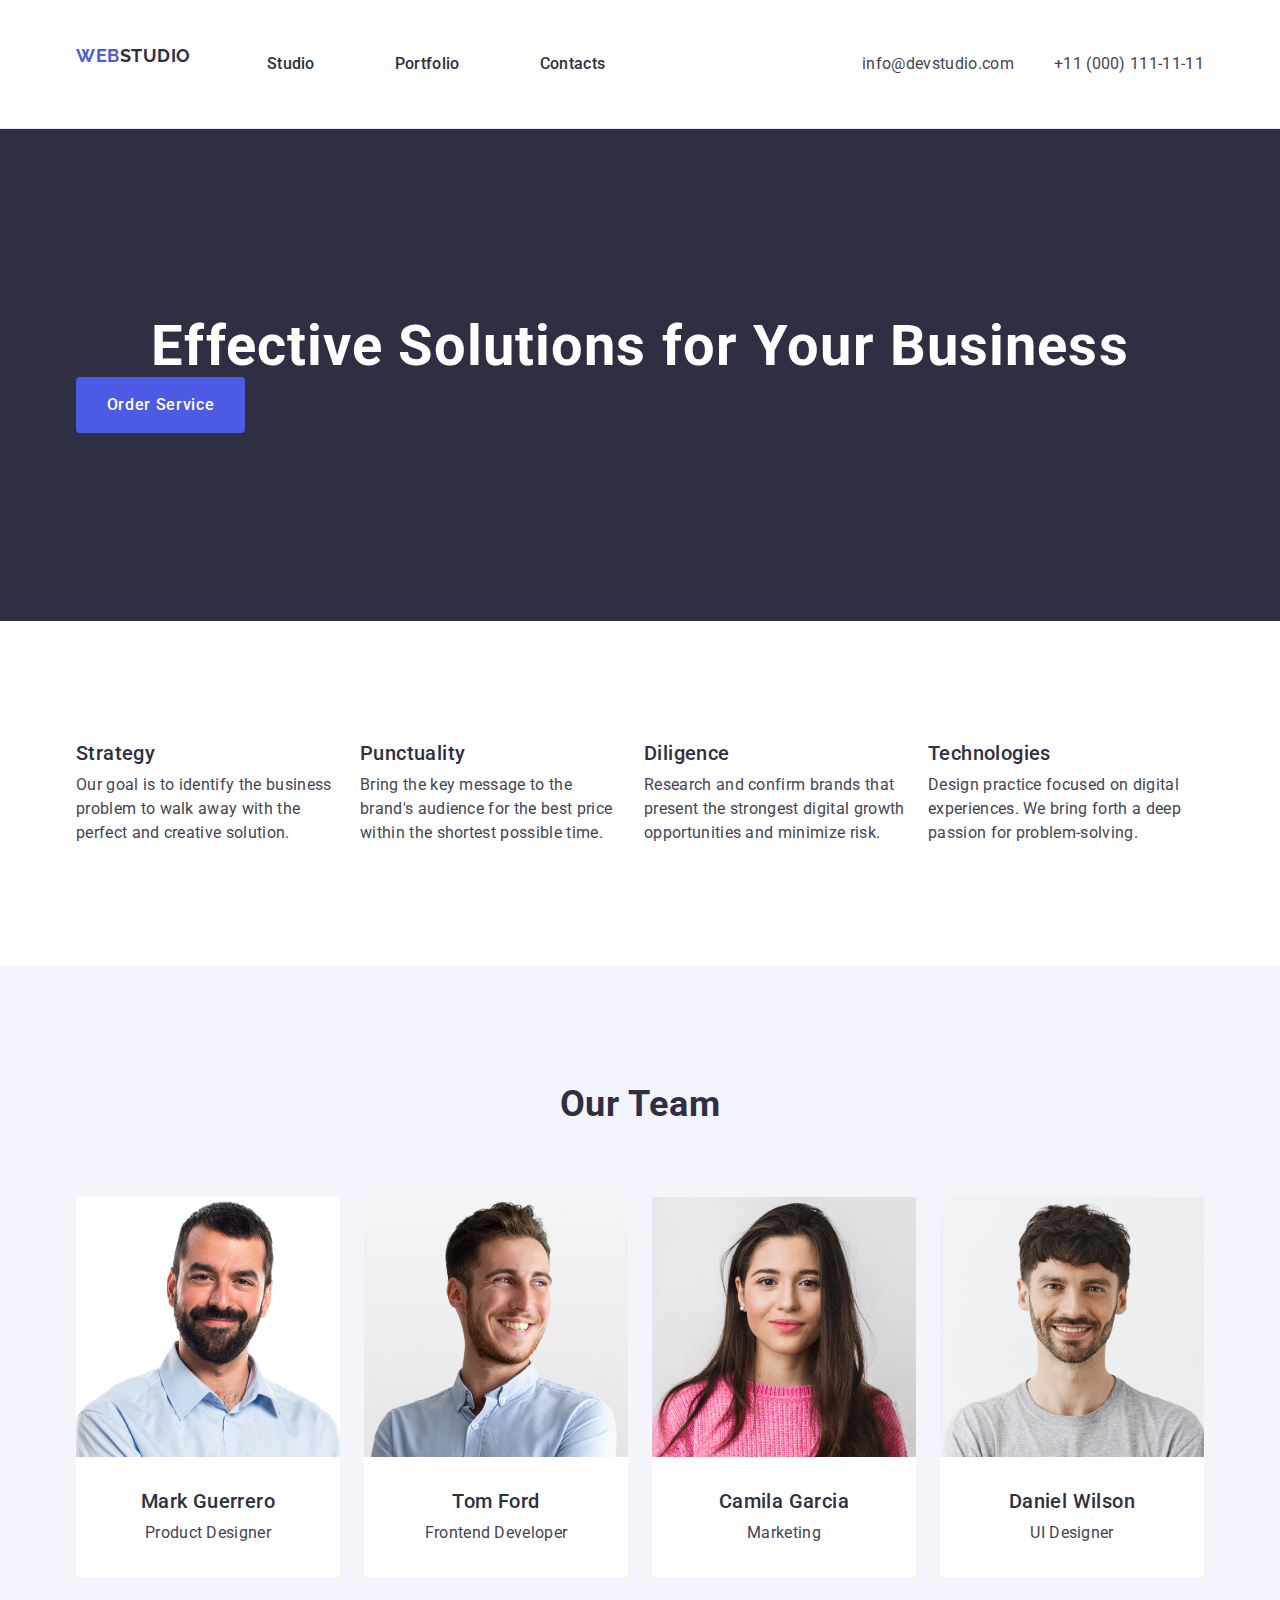
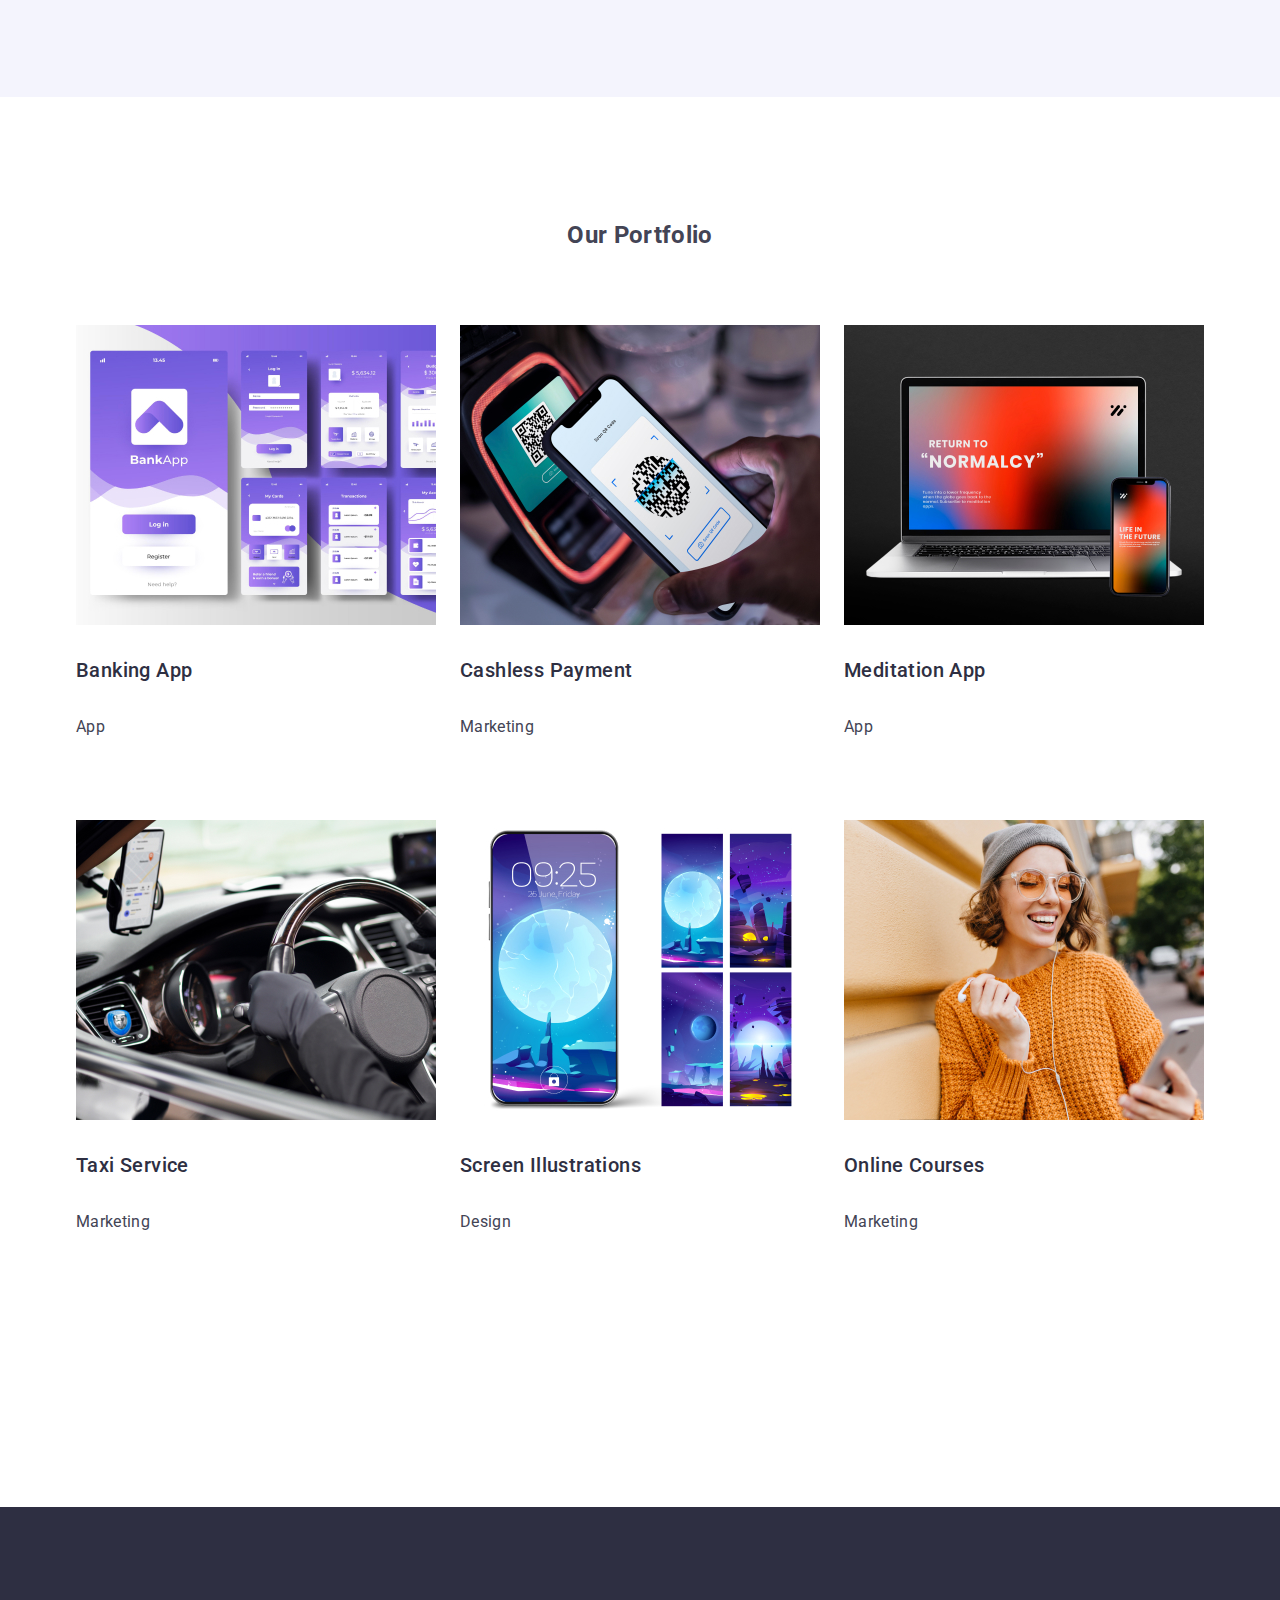
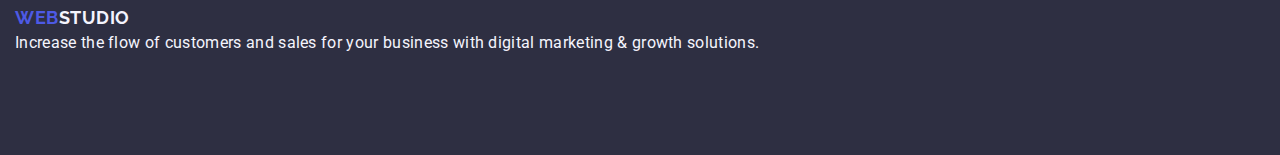
==== commit f4d08d56: "section4/огорнути в div" ====
--- a/index.html
+++ b/index.html
@@ -107,7 +107,7 @@
         <section class="section-team">
             <div class="container team-container">
                 <h2 class="section-team-first-title title-index" lang="en">Our Team</h2>
-                
+
                 <ul class="section-team-list list">
                     <li class="section-team-item">
                         <img class="section-team-img" src="./images/our_team/mark_guerrero.jpg" alt="Product Designer" width="264"
@@ -136,7 +136,7 @@
                     <li class="section-team-item">
                         <img class="section-team-img" src="./images/our_team/daniel_wilson.jpg" alt="UI Designer" width="264"
                             height="260">
-                            <div class="pecialist-position">
+                            <div class="specialist-position">
                                 <h3 class="section-team-title-name title text-container" lang="en">Daniel Wilson</h3>
                                 <p class="section-team-category text-container" lang="en">UI Designer</p>
                             </div>
@@ -148,6 +148,7 @@
         <section class="portfolio">
             <div class="container portfolio-container">
                 <h2 class="section-portfolio" lang="en">Our Portfolio</h2>
+                
                 <ul class="app-ideas list">
                     <li class="ideas-item">
                         <img class="ideas-img" src="./images/developments/section2/bank-app.jpg" alt="banking app interface concept"
--- a/css/styles.css
+++ b/css/styles.css
@@ -404,11 +404,12 @@
 .section-team-item {
     background-color: #FFFFFF;
     width: calc((100% - 3*24px) /4);
-}
-
-.section-team-img {
+    /*продивитись де саме описується в макеті цей радіус*/
     border-radius: 0px 0px 4px 4px;
 }
+
+.section-team-img {} 
+
 .specialist-position {
     padding-top: 32px;
     padding-bottom: 32px;
@@ -432,7 +433,7 @@
 */
 
 .portfolio {
-    padding-top: 125px;
+    padding-top: 120px;
     padding-bottom: 120px;
 }
 
@@ -442,6 +443,7 @@
 }
 
 .section-portfolio {
+    margin-bottom: 72px;
     text-align: center;
 }
 
@@ -449,11 +451,12 @@
     display: flex;
     flex-wrap: wrap;
     justify-content: space-between;
-}
-
-.ideas-item {
-    column-gap: 25px;
-}
+    column-gap: 24px;
+    row-gap: 48px;
+    
+}
+
+.ideas-item {}
 
 .ideas-img {}
 
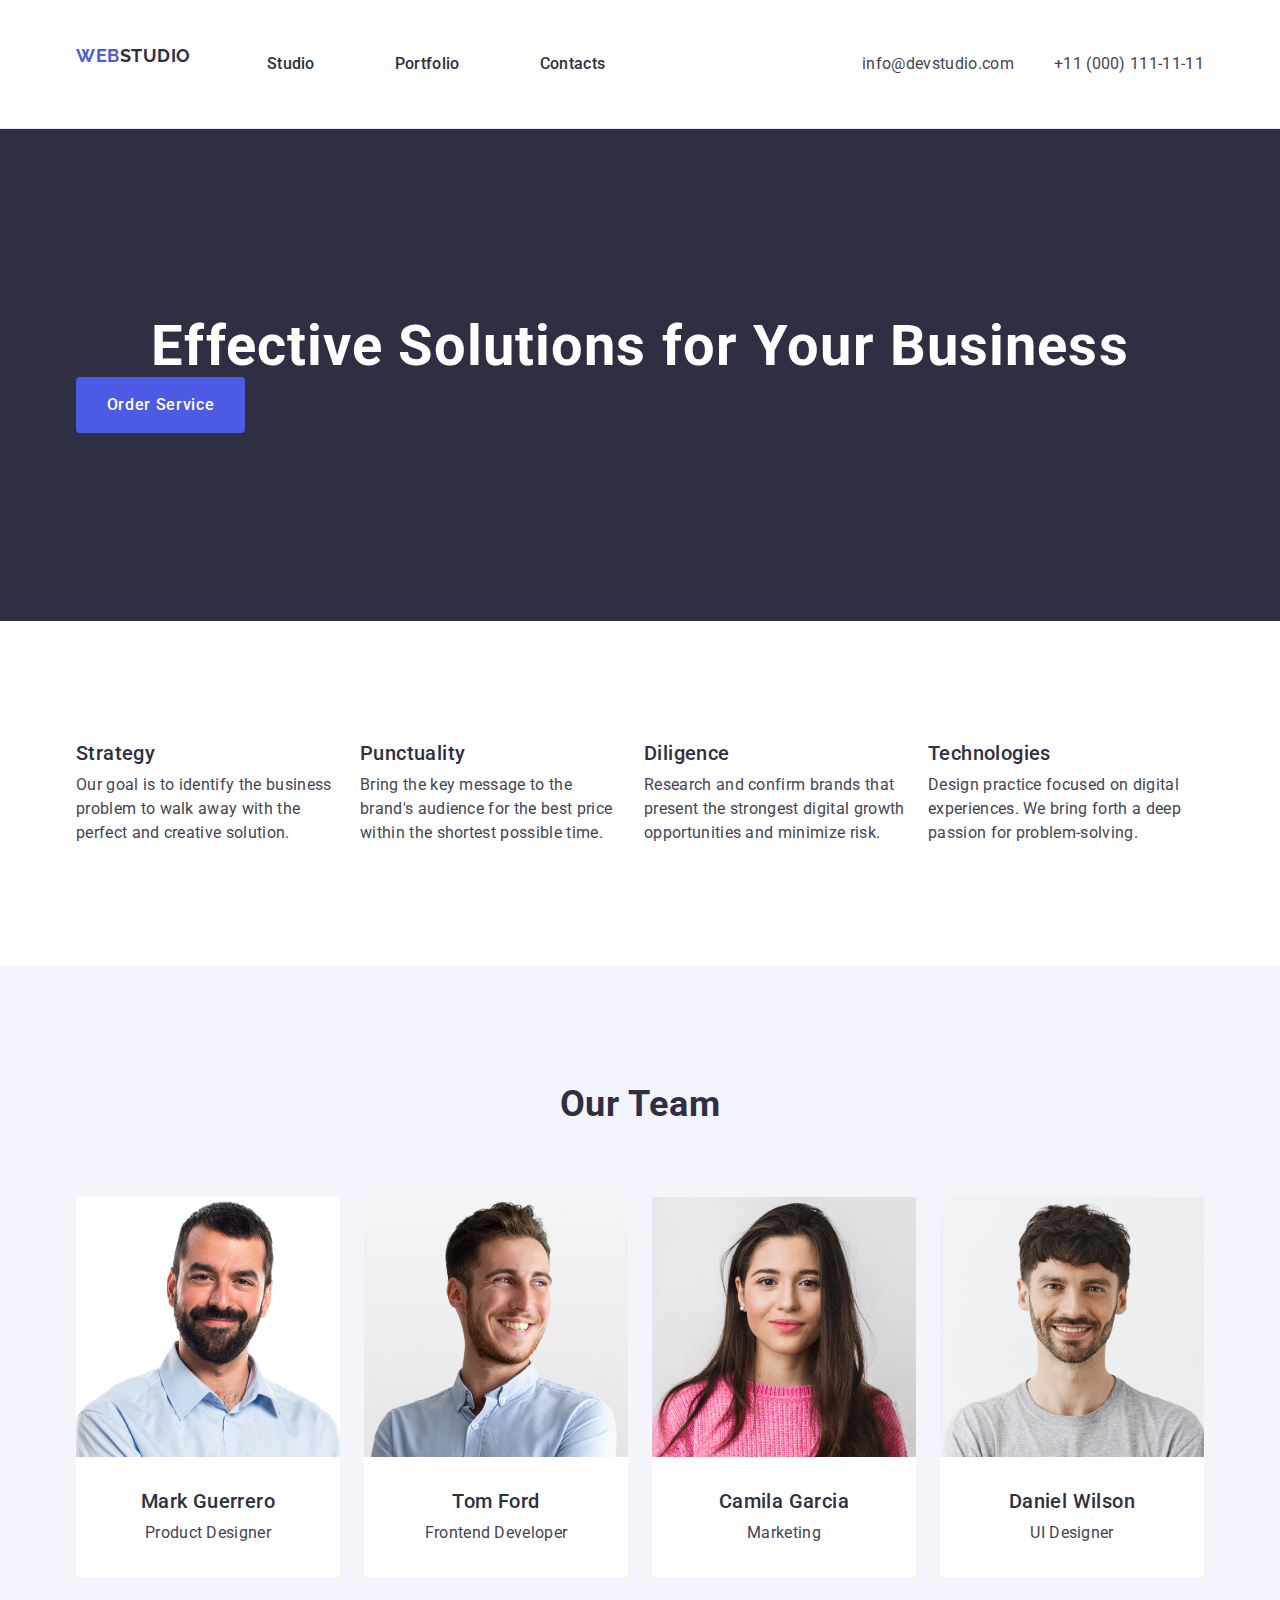
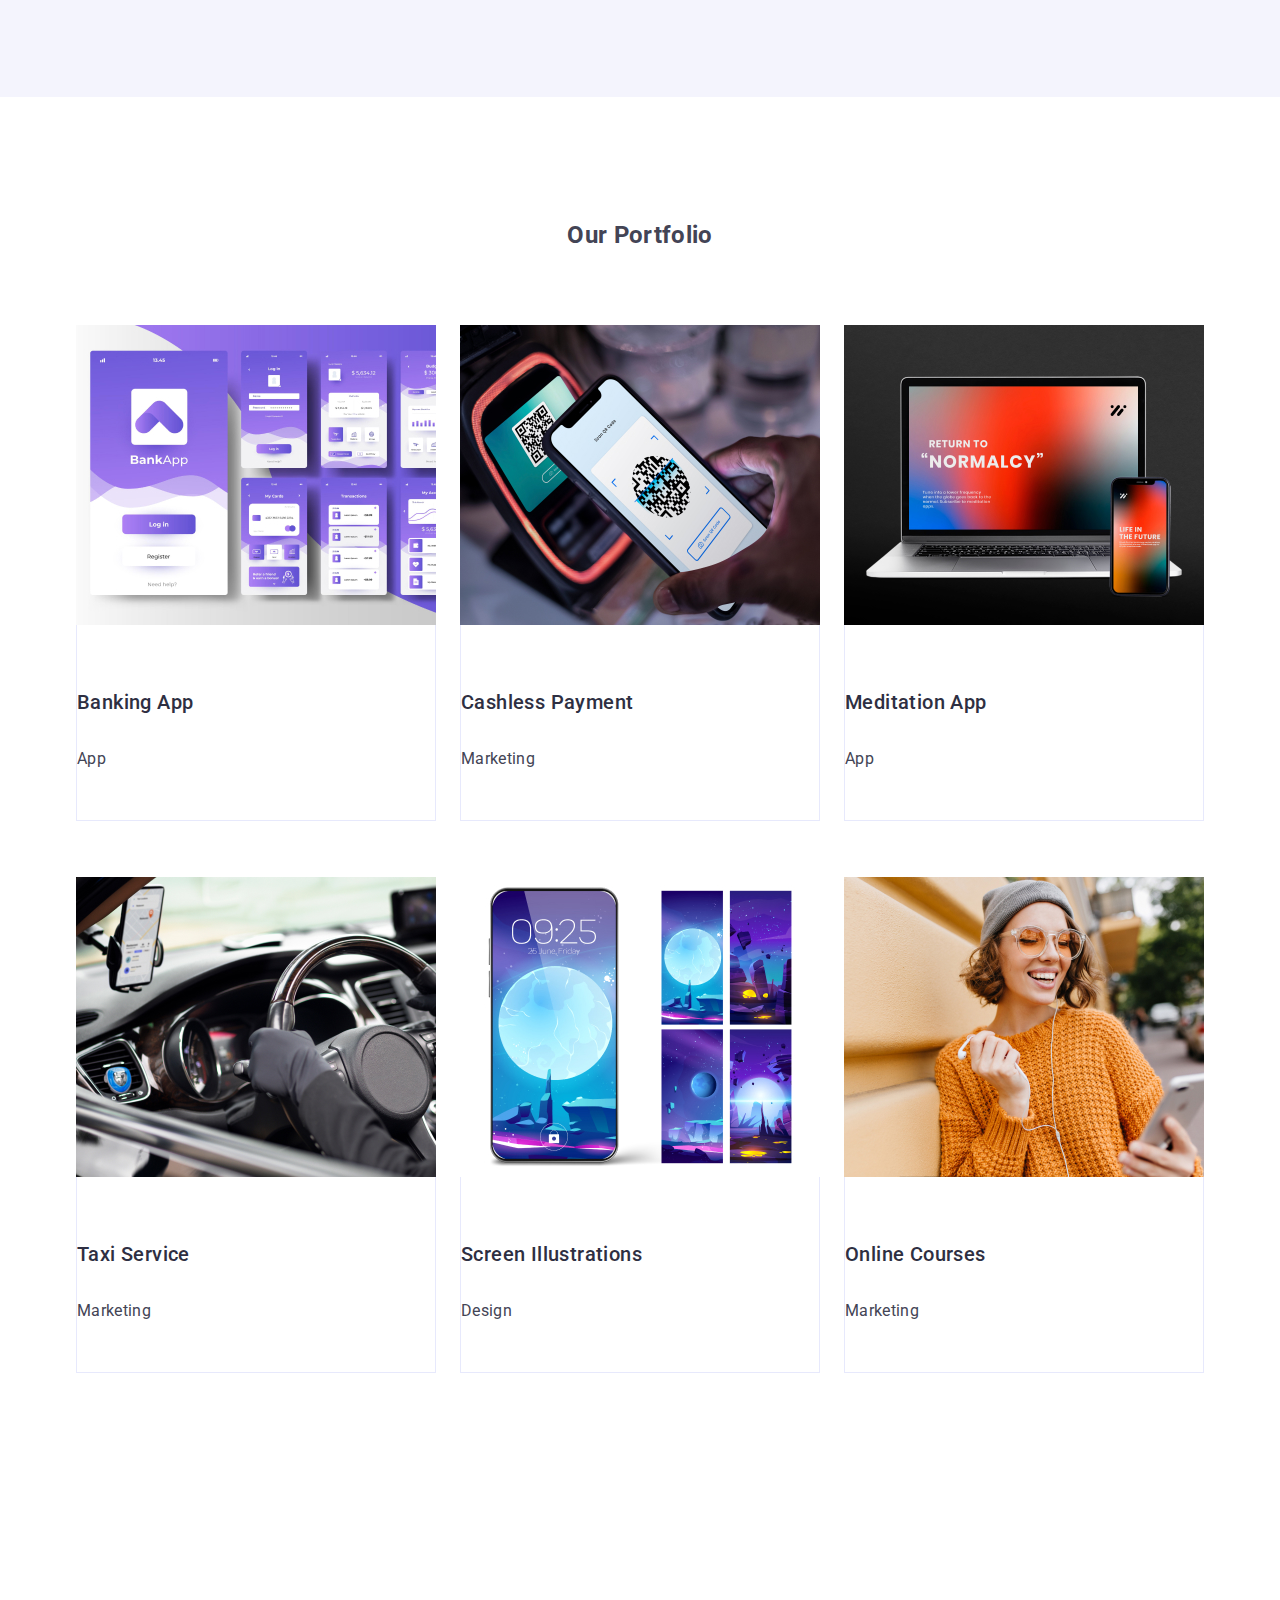
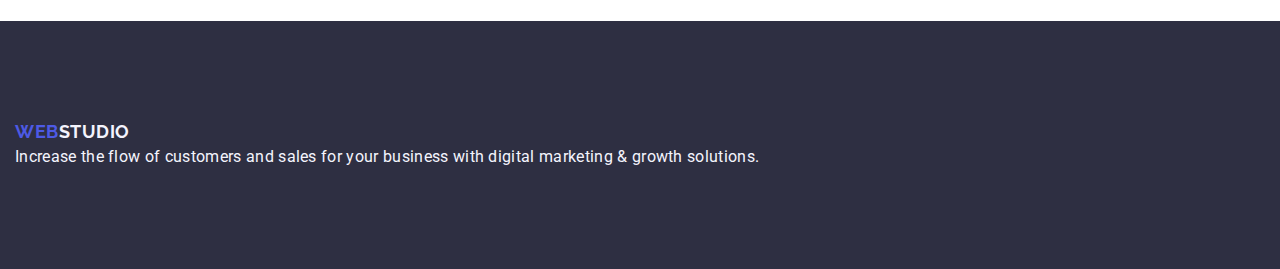
==== commit 5ff092e5: "section4/додав div" ====
--- a/index.html
+++ b/index.html
@@ -148,43 +148,55 @@
         <section class="portfolio">
             <div class="container portfolio-container">
                 <h2 class="section-portfolio" lang="en">Our Portfolio</h2>
-                
+
                 <ul class="app-ideas list">
                     <li class="ideas-item">
                         <img class="ideas-img" src="./images/developments/section2/bank-app.jpg" alt="banking app interface concept"
                             width="360" height="300">
-                        <h3 class="ideas-title title" lang="en">Banking App</h3>
-                        <p class="ideas-title category" lang="en">App</p>
+                            <div class="name-app-category">
+                                <h3 class="ideas-title title" lang="en">Banking App</h3>
+                                <p class="ideas-title category" lang="en">App</p>
+                            </div>
                     </li>
                     <li class="ideas-item">
                         <img class="ideas-img" src="./images/developments/section2/cashless-payment.jpg" alt="cashless payment"
                             width="360" height="300">
-                        <h3 class="ideas-title title" lang="en">Cashless Payment</h3>
-                        <p class="ideas-title category" lang="en">Marketing</p>
+                            <div class="name-app-category">
+                                <h3 class="ideas-title title" lang="en">Cashless Payment</h3>
+                                <p class="ideas-title category" lang="en">Marketing</p>
+                            </div>
                     </li>
                     <li class="ideas-item">
                         <img class="ideas-img" src="./images/developments/section2/meditation-app.jpg" alt="meditation app" width="360"
                             height="300">
-                        <h3 class="ideas-title title" lang="en">Meditation App</h3>
-                        <p class="ideas-title category" lang="en">App</p>
+                            <div class="name-app-category">
+                                <h3 class="ideas-title title" lang="en">Meditation App</h3>
+                                <p class="ideas-title category" lang="en">App</p>
+                            </div>
                     </li>
                     <li class="ideas-item">
                         <img class="ideas-img" src="./images/developments/section3/taxi-service.jpg" alt="taxi service" width="360"
                             height="300">
-                        <h3 class="ideas-title title" lang="en">Taxi Service</h3>
-                        <p class="ideas-title category" lang="en">Marketing</p>
+                            <div class="name-app-category">
+                                <h3 class="ideas-title title" lang="en">Taxi Service</h3>
+                                <p class="ideas-title category" lang="en">Marketing</p>
+                            </div>
                     </li>
                     <li class="ideas-item">
                         <img class="ideas-img" src="./images/developments/section3/screen-illustrations.jpg" alt="screen illustrations"
                             width="360" height="300">
-                        <h3 class="ideas-title title" lang="en">Screen Illustrations</h3>
-                        <p class="ideas-title category" lang="en">Design</p>
+                            <div class="name-app-category">
+                                <h3 class="ideas-title title" lang="en">Screen Illustrations</h3>
+                                <p class="ideas-title category" lang="en">Design</p>
+                            </div>
                     </li>
                     <li class="ideas-item">
                         <img class="ideas-img" src="./images/developments/section3/online-courses.jpg" alt="online courses" width="360"
                             height="300">
-                        <h3 class="ideas-title title" lang="en">Online Courses</h3>
-                        <p class="ideas-title category" lang="en">Marketing</p>
+                            <div class="name-app-category">
+                                <h3 class="ideas-title title" lang="en">Online Courses</h3>
+                                <p class="ideas-title category" lang="en">Marketing</p>
+                            </div>
                     </li>
                 </ul>
             </div>
--- a/css/styles.css
+++ b/css/styles.css
@@ -460,6 +460,14 @@
 
 .ideas-img {}
 
+.name-app-category {
+    padding-top: 32px;
+    padding-bottom: 16px;
+    border: 1px solid #e7e9fc;
+    border-top: none;
+    margin-bottom: 8px;
+}
+
 .ideas-title {
     margin-top: 33px;
     margin-bottom: 33px;
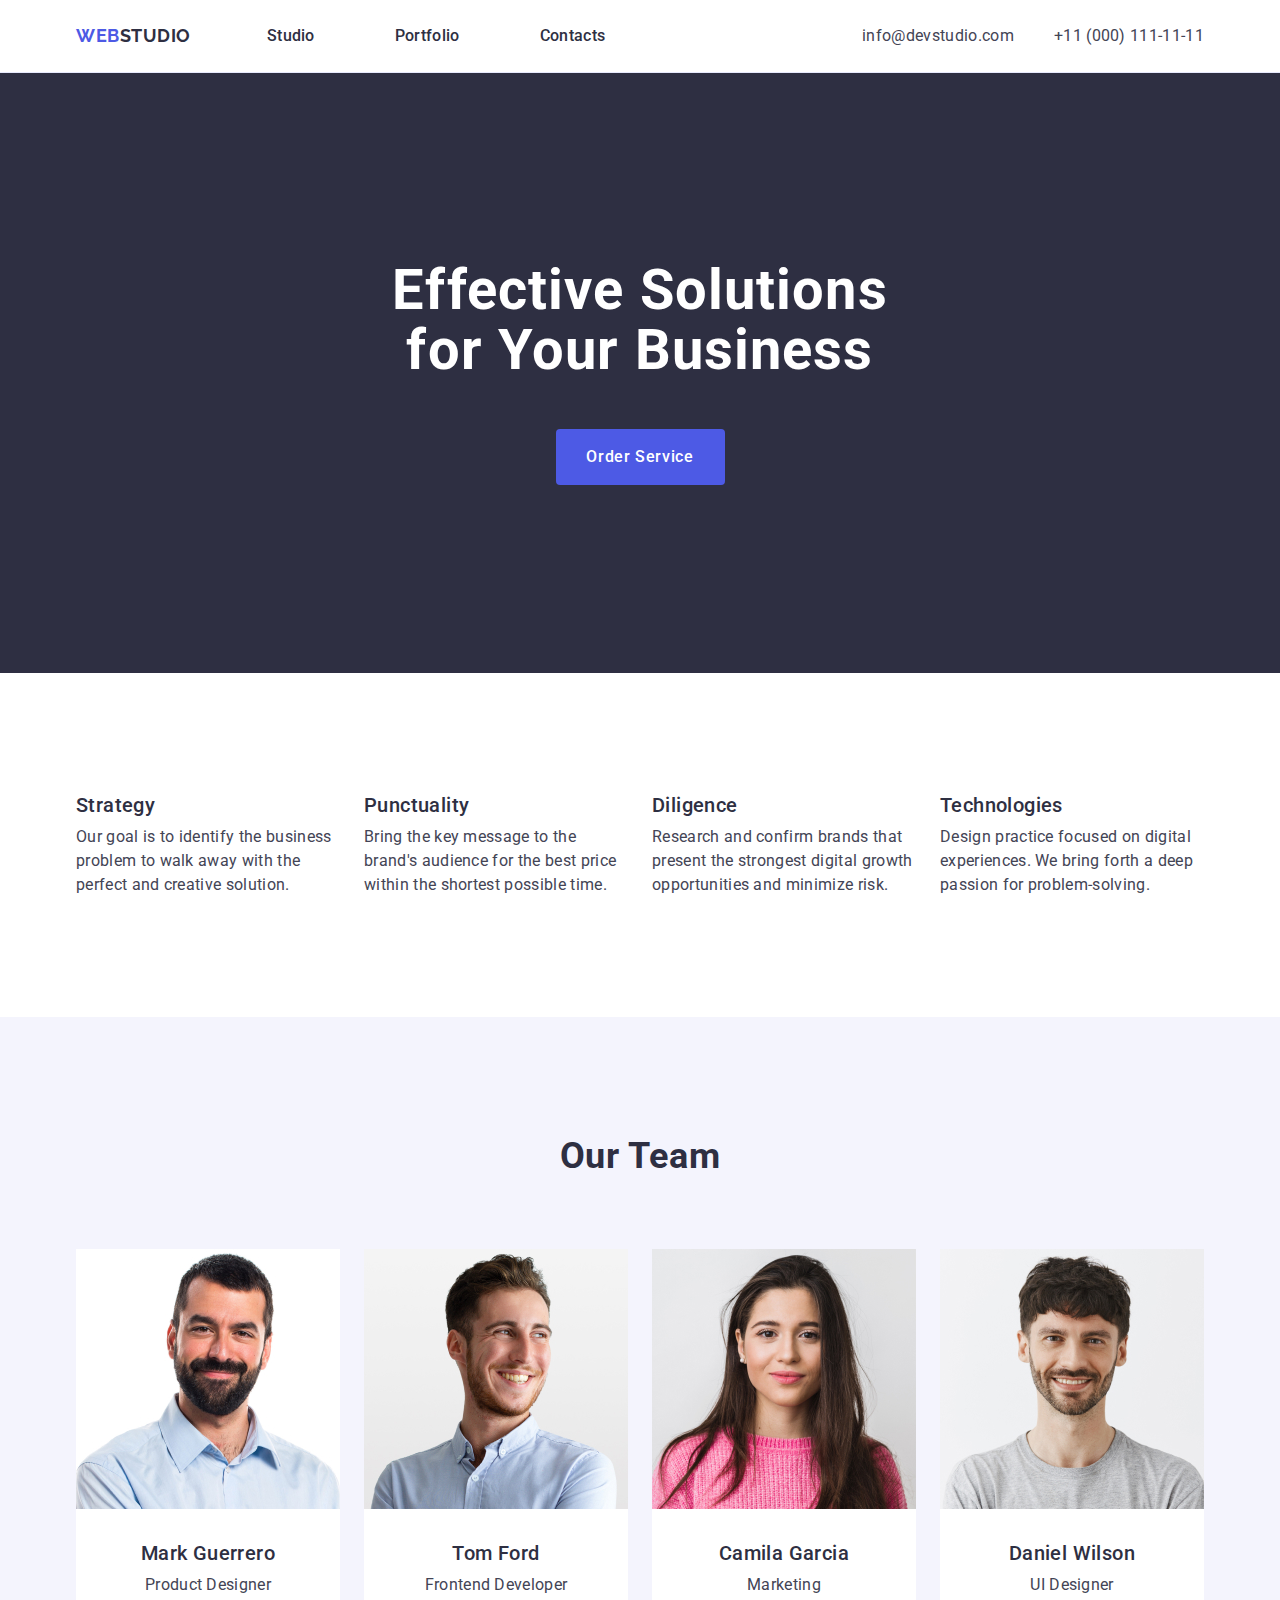
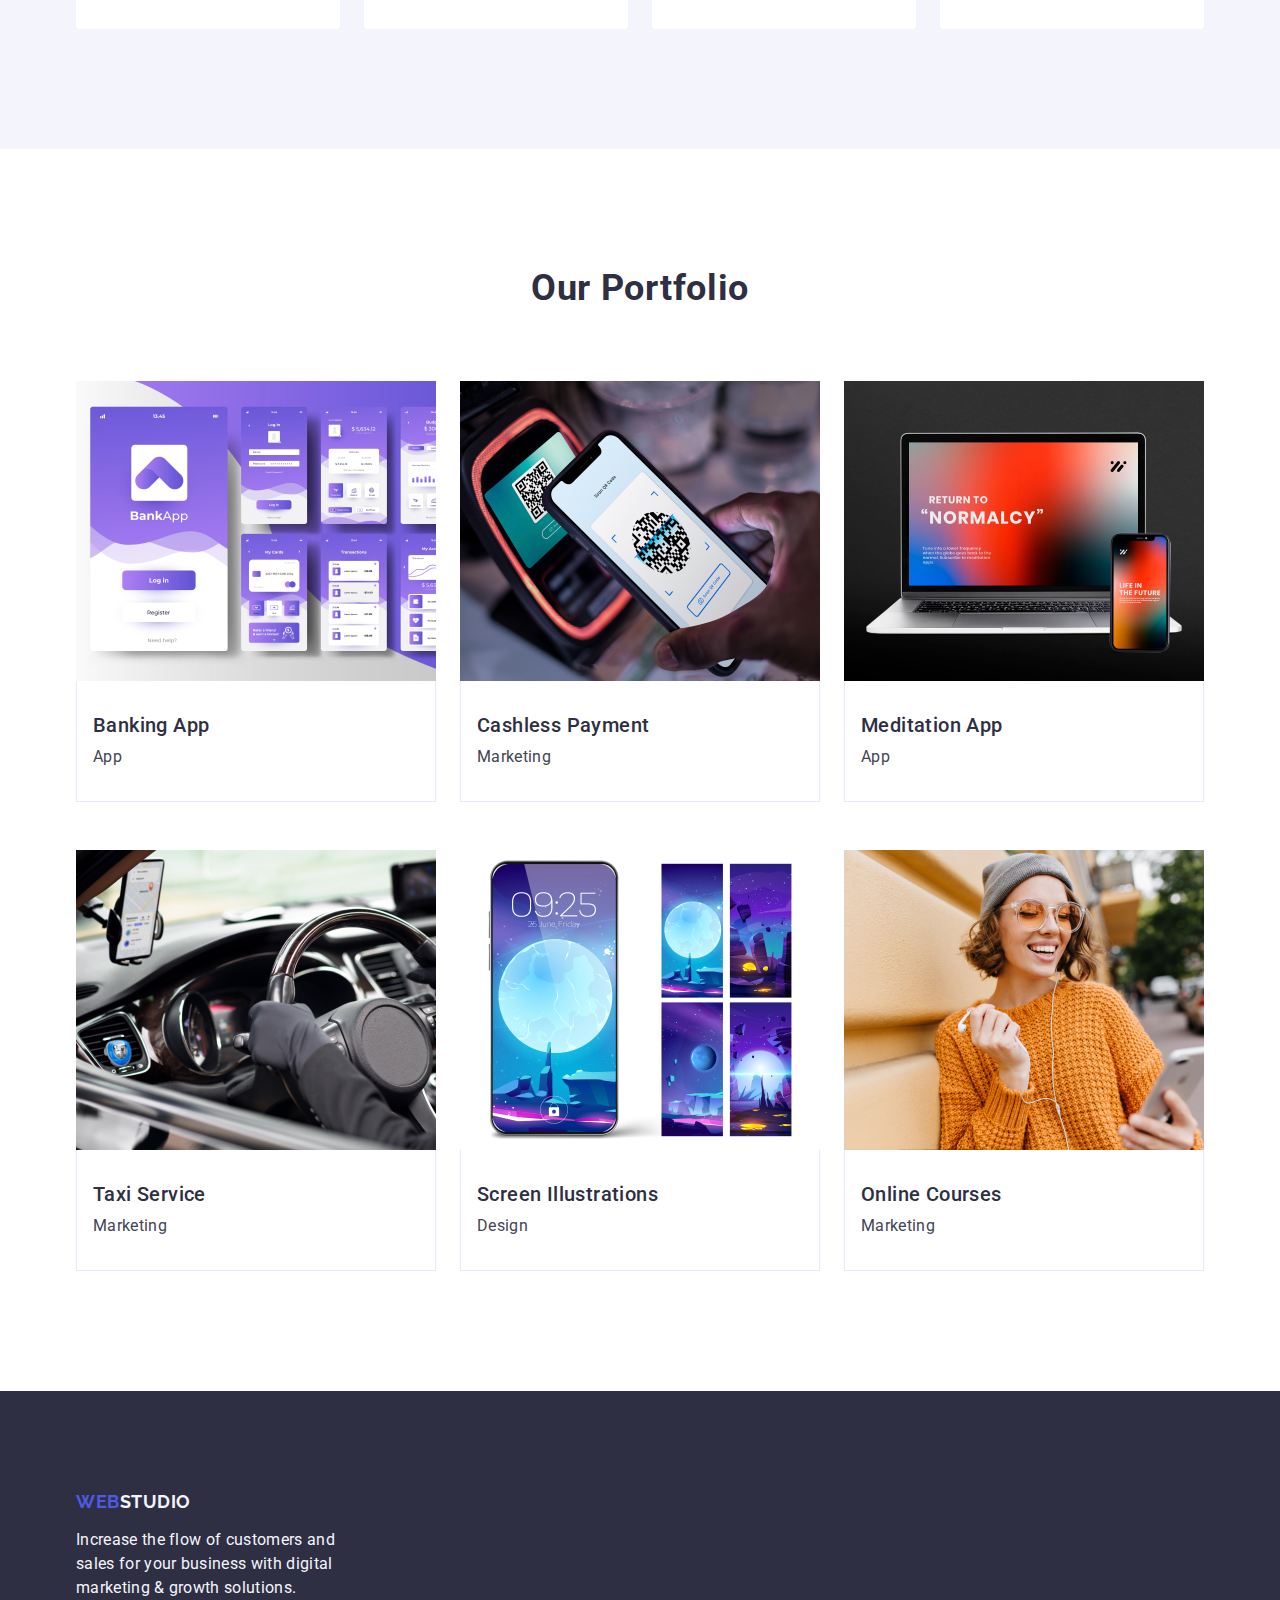
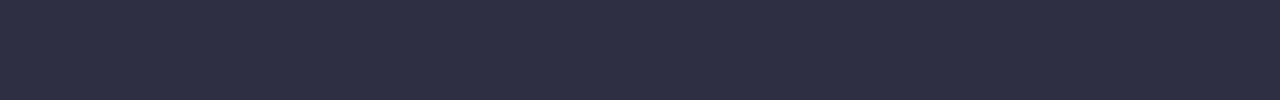
==== commit 884dd395: "фінальна робота над помилками" ====
--- a/index.html
+++ b/index.html
@@ -147,55 +147,55 @@
         <!--секція4.Portfolio-->
         <section class="portfolio">
             <div class="container portfolio-container">
-                <h2 class="section-portfolio" lang="en">Our Portfolio</h2>
+                <h2 class="section-portfolio title-index" lang="en">Our Portfolio</h2>
 
                 <ul class="app-ideas list">
                     <li class="ideas-item">
                         <img class="ideas-img" src="./images/developments/section2/bank-app.jpg" alt="banking app interface concept"
                             width="360" height="300">
                             <div class="name-app-category">
-                                <h3 class="ideas-title title" lang="en">Banking App</h3>
-                                <p class="ideas-title category" lang="en">App</p>
+                                <h3 class="ideas-title-h title" lang="en">Banking App</h3>
+                                <p class="ideas-title-p category" lang="en">App</p>
                             </div>
                     </li>
                     <li class="ideas-item">
                         <img class="ideas-img" src="./images/developments/section2/cashless-payment.jpg" alt="cashless payment"
                             width="360" height="300">
                             <div class="name-app-category">
-                                <h3 class="ideas-title title" lang="en">Cashless Payment</h3>
-                                <p class="ideas-title category" lang="en">Marketing</p>
+                                <h3 class="ideas-title-h title" lang="en">Cashless Payment</h3>
+                                <p class="ideas-title-p category" lang="en">Marketing</p>
                             </div>
                     </li>
                     <li class="ideas-item">
                         <img class="ideas-img" src="./images/developments/section2/meditation-app.jpg" alt="meditation app" width="360"
                             height="300">
                             <div class="name-app-category">
-                                <h3 class="ideas-title title" lang="en">Meditation App</h3>
-                                <p class="ideas-title category" lang="en">App</p>
+                                <h3 class="ideas-title-h title" lang="en">Meditation App</h3>
+                                <p class="ideas-title-p category" lang="en">App</p>
                             </div>
                     </li>
                     <li class="ideas-item">
                         <img class="ideas-img" src="./images/developments/section3/taxi-service.jpg" alt="taxi service" width="360"
                             height="300">
                             <div class="name-app-category">
-                                <h3 class="ideas-title title" lang="en">Taxi Service</h3>
-                                <p class="ideas-title category" lang="en">Marketing</p>
+                                <h3 class="ideas-title-h title" lang="en">Taxi Service</h3>
+                                <p class="ideas-title-p category" lang="en">Marketing</p>
                             </div>
                     </li>
                     <li class="ideas-item">
                         <img class="ideas-img" src="./images/developments/section3/screen-illustrations.jpg" alt="screen illustrations"
                             width="360" height="300">
                             <div class="name-app-category">
-                                <h3 class="ideas-title title" lang="en">Screen Illustrations</h3>
-                                <p class="ideas-title category" lang="en">Design</p>
+                                <h3 class="ideas-title-h title" lang="en">Screen Illustrations</h3>
+                                <p class="ideas-title-p category" lang="en">Design</p>
                             </div>
                     </li>
                     <li class="ideas-item">
                         <img class="ideas-img" src="./images/developments/section3/online-courses.jpg" alt="online courses" width="360"
                             height="300">
                             <div class="name-app-category">
-                                <h3 class="ideas-title title" lang="en">Online Courses</h3>
-                                <p class="ideas-title category" lang="en">Marketing</p>
+                                <h3 class="ideas-title-h title" lang="en">Online Courses</h3>
+                                <p class="ideas--p category" lang="en">Marketing</p>
                             </div>
                     </li>
                 </ul>
@@ -206,7 +206,7 @@
     <!--прописую підвал-->
     <footer class="footer">
         <div class="container footer-container">
-            <a class="logo-webstudio-text link" href="./index.html">Web<span class="footer-logo-link">Studio</span></a>
+            <a class="logo-webstudio-text link footer-logo" href="./index.html">Web<span class="footer-logo-link">Studio</span></a>
             <p class="footer-text" lang="en">Increase the flow of customers and sales for your business with digital
                 marketing &
                 growth
--- a/css/styles.css
+++ b/css/styles.css
@@ -147,8 +147,6 @@
 |==========================================|
 */
 .main-header {
-    padding-top: 28px;
-    padding-bottom: 28px;
     border-bottom: 1px solid #e7e9fc
 }
 
@@ -191,9 +189,6 @@
 .header-menu-list {
     display: flex;
     gap: 40px;
-            /*можлива помилка*/
-    padding-top: 24px;
-    padding-bottom: 24px;
 
 }
 
@@ -210,7 +205,10 @@
     line-height: 1.5;
     letter-spacing: 0.02em;
     color: var(--header-navigation-a-norm-cl);
+    display: block;
     margin-right: 0;
+    padding-top: 24px;
+    padding-bottom: 24px;
 
 }
 
@@ -298,6 +296,8 @@
     border: none;
     border-radius: 4px;
     display: block;
+    margin-left: auto;
+    margin-right: auto;
 }
     
 /*BUTTON/ACTIVE/INDEX*/
@@ -321,13 +321,14 @@
 */
 .section-hero-servise {
     background-color: #2E2F42;
+    padding-top: 188px;
+    padding-bottom: 188px;
 }    
 
 .hero-container {
     display: block;
     text-align: center;
-    padding-top: 188px;
-    padding-bottom: 188px;
+
 }
 
 .section-hero-solutions {
@@ -338,7 +339,10 @@
     letter-spacing: 0.02em;
     text-align: center;
     color: #FFF;
-    min-width: 496px;
+    max-width: 496px;
+    margin-left: auto;
+    margin-right: auto;
+    margin-bottom: 48px;
     
 }
 
@@ -358,7 +362,7 @@
 }
 .section-our-goals-list {
     display: flex;
-    gap: 20px;
+    gap: 24px;
     
 }
 
@@ -456,22 +460,23 @@
     
 }
 
-.ideas-item {}
+.ideas-item {
+    width: calc((100% - 4*24) / 6);
+}
 
 .ideas-img {}
 
 .name-app-category {
-    padding-top: 32px;
-    padding-bottom: 16px;
+    padding: 32px 16px; 
     border: 1px solid #e7e9fc;
     border-top: none;
+}
+
+.ideas-title-h {
     margin-bottom: 8px;
 }
 
-.ideas-title {
-    margin-top: 33px;
-    margin-bottom: 33px;
-}
+.ideas-title-p {}
 
 .category {
     color: #434455;
@@ -486,17 +491,18 @@
     background-color: #2E2F42;
     padding-top: 100px;
     padding-bottom: 100px;
-    margin-top: 120px;
-}
-
-.footer-container {
-    display: inline-block;
-   
-}
+}
+
+.footer-container {}
 
 .logo-webstudio-text {
     font-weight: 700;
     color: var(--color-web);
+    
+}
+
+.footer-logo {
+    display: inline-block;
     margin-bottom: 16px;
 }
 
@@ -506,4 +512,5 @@
 
 .footer-text {
     color: var(--color-studio-footer);
+    max-width: 264px;
 }